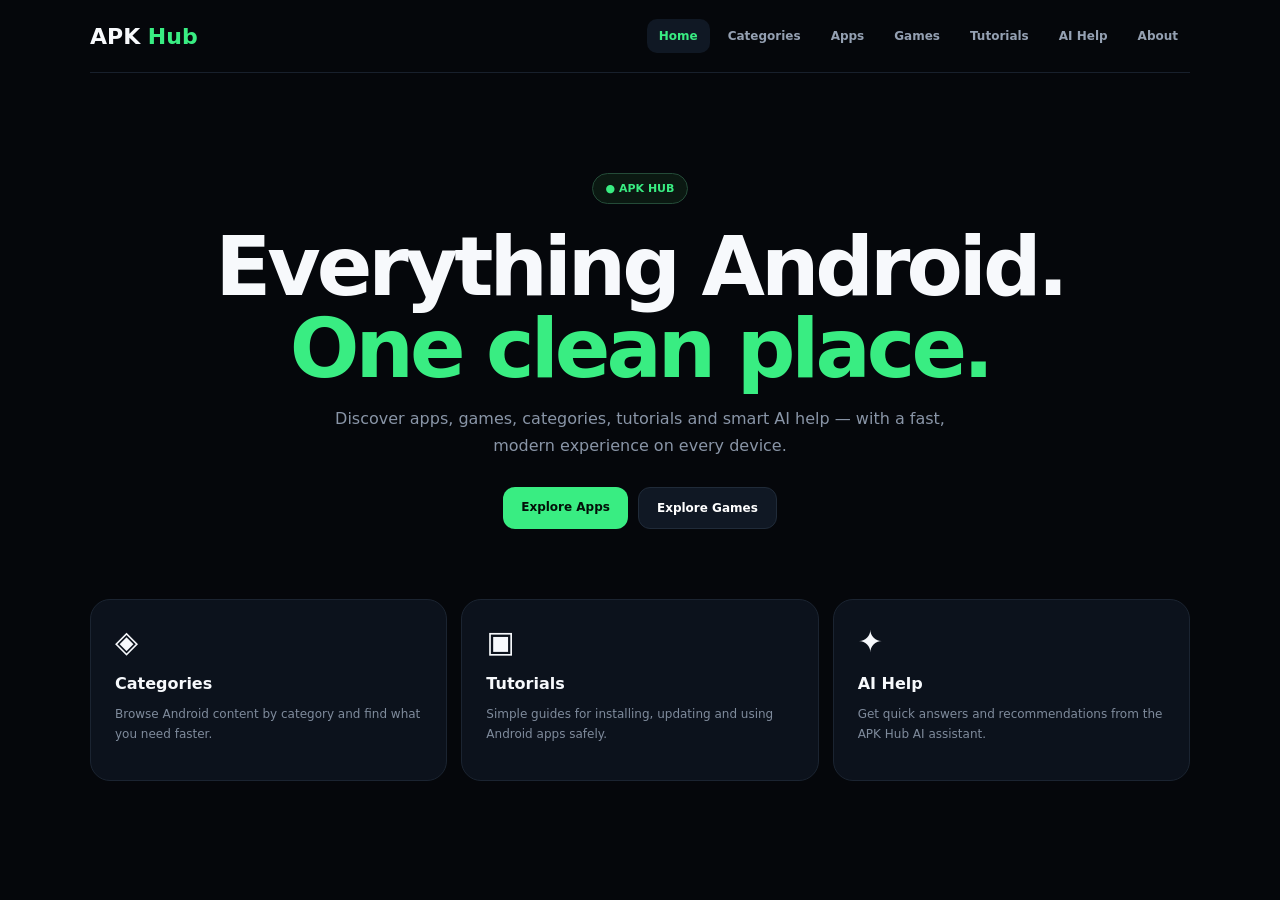
==== index.html @ 6187c46e "Create separate APK Hub home navigation" ====
<!doctype html><html lang="en"><head><meta charset="utf-8"><meta name="viewport" content="width=device-width,initial-scale=1"><title>APK Hub — Home</title><style>body{margin:0;background:#05070b;color:#f7f9fc;font-family:Inter,system-ui,sans-serif}a{color:inherit;text-decoration:none}.wrap{max-width:1100px;margin:auto;padding:0 20px}.nav{height:72px;display:flex;align-items:center;justify-content:space-between;border-bottom:1px solid #18202c}.brand{font-weight:900;font-size:22px}.brand span{color:#39ed82}.links{display:flex;gap:6px;flex-wrap:wrap}.links a{padding:10px 12px;border-radius:10px;color:#94a0b2;font-size:12px;font-weight:800}.links a:hover,.links a.active{background:#101824;color:#39ed82}.hero{text-align:center;padding:100px 0 70px}.badge{display:inline-block;padding:8px 13px;border:1px solid #244b38;border-radius:99px;color:#39ed82;background:#0b1912;font-size:11px;font-weight:900}.hero h1{font-size:clamp(46px,8vw,82px);line-height:1;letter-spacing:-4px;margin:22px 0 15px}.grad{color:#39ed82}.hero p{max-width:650px;margin:auto;color:#8995a7;line-height:1.7}.buttons{margin-top:28px;display:flex;justify-content:center;gap:10px;flex-wrap:wrap}.btn{padding:13px 18px;border-radius:12px;background:#39ed82;color:#031008;font-weight:900;font-size:12px}.btn.alt{background:#101824;color:#fff;border:1px solid #202b39}.grid{display:grid;grid-template-columns:repeat(3,1fr);gap:14px;padding-bottom:80px}.card{padding:24px;border:1px solid #1b2431;border-radius:20px;background:#0c121c}.card b{font-size:16px}.card p{color:#7f8b9c;font-size:12px;line-height:1.6}.ico{font-size:30px;margin-bottom:15px}@media(max-width:700px){.links{display:none}.grid{grid-template-columns:1fr}.hero{text-align:left;padding:65px 0}.buttons{justify-content:flex-start}}</style></head><body><div class="wrap"><nav class="nav"><a class="brand" href="index.html">APK <span>Hub</span></a><div class="links"><a class="active" href="index.html">Home</a><a href="categories.html">Categories</a><a href="apps.html">Apps</a><a href="games.html">Games</a><a href="tutorials.html">Tutorials</a><a href="ai-help.html">AI Help</a><a href="about.html">About</a></div></nav><main class="hero"><span class="badge">● APK HUB</span><h1>Everything Android.<br><span class="grad">One clean place.</span></h1><p>Discover apps, games, categories, tutorials and smart AI help — with a fast, modern experience on every device.</p><div class="buttons"><a class="btn" href="apps.html">Explore Apps</a><a class="btn alt" href="games.html">Explore Games</a></div></main><section class="grid"><a class="card" href="categories.html"><div class="ico">◈</div><b>Categories</b><p>Browse Android content by category and find what you need faster.</p></a><a class="card" href="tutorials.html"><div class="ico">▣</div><b>Tutorials</b><p>Simple guides for installing, updating and using Android apps safely.</p></a><a class="card" href="ai-help.html"><div class="ico">✦</div><b>AI Help</b><p>Get quick answers and recommendations from the APK Hub AI assistant.</p></a></section></div></body></html>
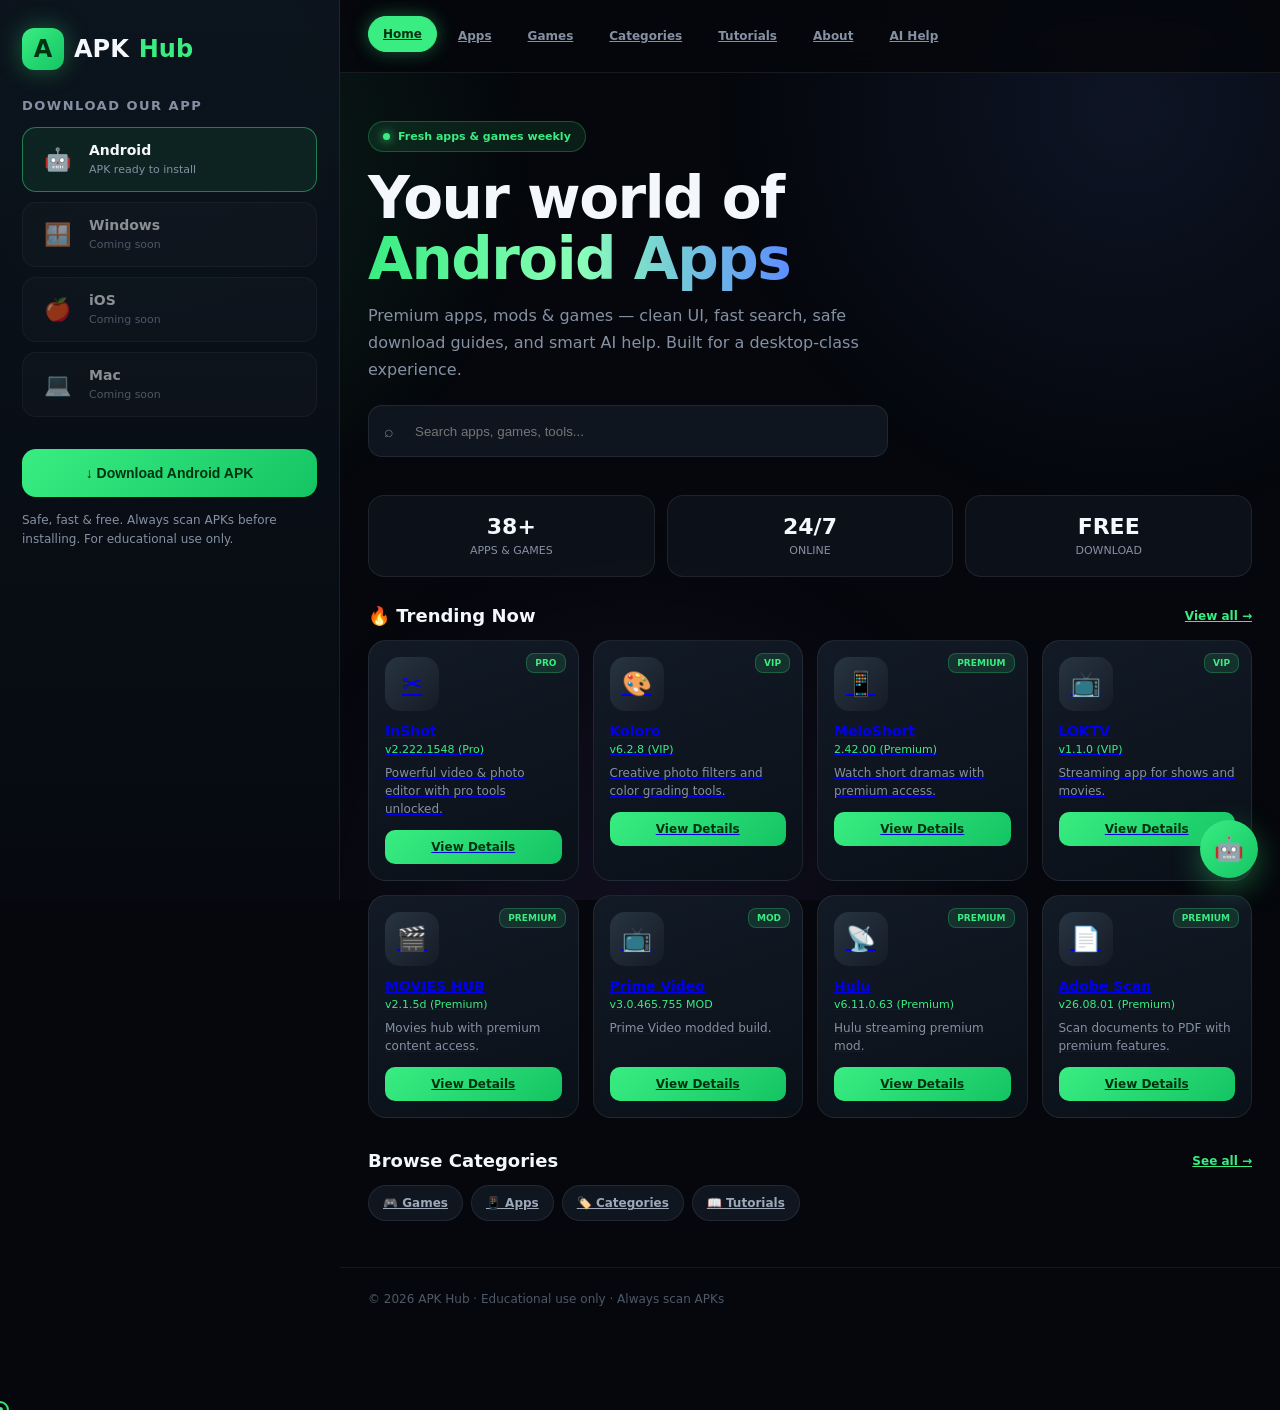
==== commit 1a11fae0: "Premium home page with split layout" ====
--- a/index.html
+++ b/index.html
@@ -1 +1,55 @@
-<!doctype html><html lang="en"><head><meta charset="utf-8"><meta name="viewport" content="width=device-width,initial-scale=1"><title>APK Hub — Home</title><style>body{margin:0;background:#05070b;color:#f7f9fc;font-family:Inter,system-ui,sans-serif}a{color:inherit;text-decoration:none}.wrap{max-width:1100px;margin:auto;padding:0 20px}.nav{height:72px;display:flex;align-items:center;justify-content:space-between;border-bottom:1px solid #18202c}.brand{font-weight:900;font-size:22px}.brand span{color:#39ed82}.links{display:flex;gap:6px;flex-wrap:wrap}.links a{padding:10px 12px;border-radius:10px;color:#94a0b2;font-size:12px;font-weight:800}.links a:hover,.links a.active{background:#101824;color:#39ed82}.hero{text-align:center;padding:100px 0 70px}.badge{display:inline-block;padding:8px 13px;border:1px solid #244b38;border-radius:99px;color:#39ed82;background:#0b1912;font-size:11px;font-weight:900}.hero h1{font-size:clamp(46px,8vw,82px);line-height:1;letter-spacing:-4px;margin:22px 0 15px}.grad{color:#39ed82}.hero p{max-width:650px;margin:auto;color:#8995a7;line-height:1.7}.buttons{margin-top:28px;display:flex;justify-content:center;gap:10px;flex-wrap:wrap}.btn{padding:13px 18px;border-radius:12px;background:#39ed82;color:#031008;font-weight:900;font-size:12px}.btn.alt{background:#101824;color:#fff;border:1px solid #202b39}.grid{display:grid;grid-template-columns:repeat(3,1fr);gap:14px;padding-bottom:80px}.card{padding:24px;border:1px solid #1b2431;border-radius:20px;background:#0c121c}.card b{font-size:16px}.card p{color:#7f8b9c;font-size:12px;line-height:1.6}.ico{font-size:30px;margin-bottom:15px}@media(max-width:700px){.links{display:none}.grid{grid-template-columns:1fr}.hero{text-align:left;padding:65px 0}.buttons{justify-content:flex-start}}</style></head><body><div class="wrap"><nav class="nav"><a class="brand" href="index.html">APK <span>Hub</span></a><div class="links"><a class="active" href="index.html">Home</a><a href="categories.html">Categories</a><a href="apps.html">Apps</a><a href="games.html">Games</a><a href="tutorials.html">Tutorials</a><a href="ai-help.html">AI Help</a><a href="about.html">About</a></div></nav><main class="hero"><span class="badge">● APK HUB</span><h1>Everything Android.<br><span class="grad">One clean place.</span></h1><p>Discover apps, games, categories, tutorials and smart AI help — with a fast, modern experience on every device.</p><div class="buttons"><a class="btn" href="apps.html">Explore Apps</a><a class="btn alt" href="games.html">Explore Games</a></div></main><section class="grid"><a class="card" href="categories.html"><div class="ico">◈</div><b>Categories</b><p>Browse Android content by category and find what you need faster.</p></a><a class="card" href="tutorials.html"><div class="ico">▣</div><b>Tutorials</b><p>Simple guides for installing, updating and using Android apps safely.</p></a><a class="card" href="ai-help.html"><div class="ico">✦</div><b>AI Help</b><p>Get quick answers and recommendations from the APK Hub AI assistant.</p></a></section></div></body></html>+<!DOCTYPE html>
+<html lang="en">
+<head>
+<meta charset="UTF-8">
+<meta name="viewport" content="width=device-width, initial-scale=1.0">
+<title>APK Hub — Home</title>
+<link rel="stylesheet" href="styles.css">
+</head>
+<body>
+<div class="layout">
+  <div id="sideMount"></div>
+  <div class="main">
+    <div id="navMount"></div>
+    <div class="content">
+      <div class="hero">
+        <div class="badge"><span style="width:7px;height:7px;border-radius:50%;background:#39ed82;display:inline-block;box-shadow:0 0 10px #39ed82"></span> Fresh apps & games weekly</div>
+        <h1>Your world of<br><span class="grad">Android Apps</span></h1>
+        <p>Premium apps, mods & games — clean UI, fast search, safe download guides, and smart AI help. Built for a desktop-class experience.</p>
+        <div class="search"><span class="ic">⌕</span><input id="homeSearch" placeholder="Search apps, games, tools..." oninput="onSearch(this.value)"></div>
+      </div>
+      <div class="stats">
+        <div class="stat"><b id="count">0</b><span>APPS & GAMES</span></div>
+        <div class="stat"><b>24/7</b><span>ONLINE</span></div>
+        <div class="stat"><b>FREE</b><span>DOWNLOAD</span></div>
+      </div>
+      <div class="sec-head"><h3>🔥 Trending Now</h3><a href="apps.html">View all →</a></div>
+      <div class="grid" id="trend"></div>
+      <div class="sec-head" style="margin-top:32px"><h3>Browse Categories</h3><a href="categories.html">See all →</a></div>
+      <div class="chips">
+        <a class="chip" href="games.html">🎮 Games</a>
+        <a class="chip" href="apps.html">📱 Apps</a>
+        <a class="chip" href="categories.html">🏷️ Categories</a>
+        <a class="chip" href="tutorials.html">📖 Tutorials</a>
+      </div>
+    </div>
+    <div class="footer">© 2026 APK Hub · Educational use only · Always scan APKs</div>
+  </div>
+</div>
+<div id="chatMount"></div>
+<script src="data.js"></script>
+<script>
+document.getElementById('sideMount').innerHTML = sideHTML();
+document.getElementById('navMount').innerHTML = navHTML('Home');
+document.getElementById('chatMount').innerHTML = chatHTML();
+document.getElementById('count').textContent = APPS.length + '+';
+document.getElementById('trend').innerHTML = APPS.slice(0,8).map((a,i)=>cardHTML(a,i)).join('');
+function onSearch(v){
+  if(!v.trim()){document.getElementById('trend').innerHTML=APPS.slice(0,8).map((a,i)=>cardHTML(a,i)).join('');return;}
+  const q=v.toLowerCase();
+  const list=APPS.filter(a=>a.name.toLowerCase().includes(q)||a.desc.toLowerCase().includes(q)||a.cat.includes(q));
+  document.getElementById('trend').innerHTML=list.length?list.map((a,i)=>cardHTML(a,i)).join(''):'<p class="muted">Nothing found</p>';
+}
+</script>
+</body>
+</html>
--- a/styles.css
+++ b/styles.css
@@ -0,0 +1,208 @@
+:root{
+  --bg:#05070c;
+  --panel:#0b111a;
+  --card:#101820;
+  --border:rgba(255,255,255,.08);
+  --text:#f4f7fb;
+  --muted:#8591a3;
+  --green:#39ed82;
+  --green2:#14c463;
+  --blue:#5d8dff;
+  --glow:rgba(57,237,130,.35);
+}
+*{margin:0;padding:0;box-sizing:border-box;}
+html{scroll-behavior:smooth;}
+body{
+  font-family:Inter,system-ui,-apple-system,Segoe UI,Roboto,sans-serif;
+  background:var(--bg);color:var(--text);
+  min-height:100vh;overflow-x:hidden;
+  cursor:none;
+}
+body::before{
+  content:"";position:fixed;inset:0;pointer-events:none;z-index:0;
+  background:
+    radial-gradient(circle at 12% 18%,rgba(57,237,130,.12),transparent 28%),
+    radial-gradient(circle at 88% 12%,rgba(93,141,255,.1),transparent 30%),
+    radial-gradient(circle at 50% 100%,rgba(166,108,255,.08),transparent 35%);
+}
+a,button{cursor:none;}
+
+/* Custom cursor */
+.cursor{
+  position:fixed;width:18px;height:18px;border-radius:50%;
+  border:2px solid var(--green);pointer-events:none;z-index:99999;
+  transform:translate(-50%,-50%);transition:width .2s,height .2s,background .2s,border-color .2s;
+  mix-blend-mode:difference;
+}
+.cursor.hover{
+  width:42px;height:42px;background:rgba(57,237,130,.15);border-color:#8affb8;
+}
+.cursor-dot{
+  position:fixed;width:6px;height:6px;border-radius:50%;background:var(--green);
+  pointer-events:none;z-index:99999;transform:translate(-50%,-50%);
+}
+
+.layout{position:relative;z-index:1;display:grid;grid-template-columns:340px 1fr;min-height:100vh;}
+@media(max-width:980px){.layout{grid-template-columns:1fr;}}
+
+/* Left download panel */
+.side{
+  border-right:1px solid var(--border);
+  background:linear-gradient(180deg,rgba(12,20,30,.95),rgba(6,10,16,.98));
+  padding:28px 22px;position:sticky;top:0;height:100vh;overflow-y:auto;
+}
+@media(max-width:980px){.side{position:relative;height:auto;border-right:none;border-bottom:1px solid var(--border);}}
+.logo{display:flex;align-items:center;gap:10px;font-size:24px;font-weight:900;margin-bottom:28px;}
+.logo i{
+  width:42px;height:42px;border-radius:12px;display:grid;place-items:center;
+  background:linear-gradient(135deg,var(--green),var(--green2));color:#031;font-style:normal;font-weight:900;
+  box-shadow:0 0 24px var(--glow);animation:pulseGlow 2.4s ease-in-out infinite;
+}
+@keyframes pulseGlow{50%{box-shadow:0 0 36px rgba(57,237,130,.55);transform:scale(1.04)}}
+.logo span{color:var(--green);}
+.side h2{font-size:13px;letter-spacing:1.5px;text-transform:uppercase;color:var(--muted);margin-bottom:14px;}
+.platform{
+  display:flex;align-items:center;gap:12px;padding:14px;border-radius:14px;
+  border:1px solid var(--border);background:rgba(255,255,255,.03);margin-bottom:10px;
+  transition:transform .25s,border-color .25s,background .25s;
+}
+.platform:hover{transform:translateX(6px);border-color:rgba(57,237,130,.35);background:rgba(57,237,130,.06);}
+.platform .pi{font-size:22px;width:40px;text-align:center;}
+.platform b{display:block;font-size:14px;}
+.platform small{color:var(--muted);font-size:11px;}
+.platform.active{border-color:rgba(57,237,130,.45);background:rgba(57,237,130,.08);}
+.platform.soon{opacity:.55;}
+.dl-main{
+  margin-top:22px;width:100%;padding:16px;border:none;border-radius:14px;
+  background:linear-gradient(135deg,var(--green),var(--green2));color:#031;
+  font-weight:900;font-size:14px;position:relative;overflow:hidden;
+}
+.dl-main::after{
+  content:"";position:absolute;inset:0;background:linear-gradient(90deg,transparent,rgba(255,255,255,.35),transparent);
+  transform:translateX(-120%);animation:shine 2.8s infinite;
+}
+@keyframes shine{60%{transform:translateX(120%)}100%{transform:translateX(120%)}}
+.dl-main:hover{filter:brightness(1.08);}
+.side-note{margin-top:14px;color:var(--muted);font-size:12px;line-height:1.6;}
+
+/* Main */
+.main{padding:0 0 80px;}
+.topnav{
+  display:flex;align-items:center;justify-content:space-between;gap:16px;
+  padding:18px 28px;border-bottom:1px solid var(--border);backdrop-filter:blur(12px);
+  position:sticky;top:0;z-index:20;background:rgba(5,7,12,.82);
+}
+.nav-links{display:flex;flex-wrap:wrap;gap:6px;}
+.nav-links a{
+  padding:10px 14px;border-radius:999px;color:var(--muted);font-size:12px;font-weight:800;
+  border:1px solid transparent;transition:all .25s;
+}
+.nav-links a:hover,.nav-links a.active{
+  color:#031;background:var(--green);border-color:var(--green);
+  box-shadow:0 0 18px var(--glow);transform:translateY(-2px);
+}
+.content{padding:28px;}
+
+.hero{padding:20px 0 10px;}
+.badge{
+  display:inline-flex;align-items:center;gap:8px;padding:8px 14px;border-radius:999px;
+  background:rgba(57,237,130,.1);border:1px solid rgba(57,237,130,.25);color:var(--green);
+  font-size:11px;font-weight:800;margin-bottom:16px;
+}
+.hero h1{font-size:clamp(36px,5vw,58px);line-height:1.05;letter-spacing:-1.5px;margin-bottom:12px;}
+.grad{background:linear-gradient(90deg,var(--green),#8affb8,var(--blue));-webkit-background-clip:text;background-clip:text;color:transparent;}
+.hero p{color:var(--muted);max-width:560px;line-height:1.7;margin-bottom:22px;}
+
+.search{position:relative;max-width:520px;margin-bottom:28px;}
+.search input{
+  width:100%;height:52px;padding:0 18px 0 46px;border-radius:14px;
+  border:1px solid var(--border);background:rgba(16,24,34,.9);color:#fff;outline:none;
+}
+.search input:focus{border-color:rgba(57,237,130,.4);box-shadow:0 0 0 3px rgba(57,237,130,.12);}
+.search .ic{position:absolute;left:16px;top:50%;transform:translateY(-50%);color:#6c7889;}
+
+.stats{display:grid;grid-template-columns:repeat(3,minmax(0,1fr));gap:12px;margin-bottom:28px;}
+.stat{padding:18px;border-radius:16px;border:1px solid var(--border);background:rgba(16,22,32,.7);text-align:center;}
+.stat b{display:block;font-size:22px;}
+.stat span{color:var(--muted);font-size:11px;}
+
+.sec-head{display:flex;justify-content:space-between;align-items:center;margin:10px 0 14px;}
+.sec-head h3{font-size:18px;}
+.sec-head a{color:var(--green);font-size:12px;font-weight:800;}
+
+.grid{display:grid;grid-template-columns:repeat(auto-fill,minmax(180px,1fr));gap:14px;}
+.card{
+  position:relative;padding:16px;border-radius:18px;border:1px solid var(--border);
+  background:linear-gradient(160deg,#121a26,#0a1018);
+  transition:transform .3s cubic-bezier(.2,.8,.2,1),border-color .3s,box-shadow .3s;
+  animation:fadeUp .5s ease both;
+}
+.card:hover{
+  transform:translateY(-8px) scale(1.02);
+  border-color:rgba(57,237,130,.35);
+  box-shadow:0 18px 40px rgba(0,0,0,.35),0 0 24px rgba(57,237,130,.12);
+}
+@keyframes fadeUp{from{opacity:0;transform:translateY(18px)}to{opacity:1;transform:none}}
+.c-icon{
+  width:54px;height:54px;border-radius:15px;display:grid;place-items:center;font-size:24px;
+  background:linear-gradient(135deg,#283442,#151c26);margin-bottom:12px;
+  transition:transform .35s;
+}
+.card:hover .c-icon{transform:rotate(-6deg) scale(1.08);}
+.c-name{font-size:14px;font-weight:800;}
+.c-ver{color:var(--green);font-size:11px;margin:4px 0 8px;}
+.c-desc{color:var(--muted);font-size:12px;line-height:1.5;min-height:36px;margin-bottom:12px;}
+.c-badge{position:absolute;top:12px;right:12px;padding:4px 8px;border-radius:8px;background:rgba(57,237,130,.12);border:1px solid rgba(57,237,130,.25);color:var(--green);font-size:9px;font-weight:900;}
+.c-btn{
+  display:block;text-align:center;width:100%;padding:10px;border-radius:10px;border:none;
+  background:linear-gradient(135deg,var(--green),var(--green2));color:#031;font-weight:900;font-size:12px;
+}
+
+.chips{display:flex;flex-wrap:wrap;gap:8px;margin-bottom:18px;}
+.chip{
+  padding:10px 14px;border-radius:999px;border:1px solid var(--border);background:#101620;
+  color:#9da8b8;font-size:12px;font-weight:800;transition:all .2s;
+}
+.chip:hover,.chip.active{background:var(--green);color:#031;border-color:var(--green);}
+
+.tut,.legal{
+  background:var(--card);border:1px solid var(--border);border-radius:18px;padding:20px;margin-bottom:14px;
+}
+.tut h3,.legal h3{color:var(--green);margin-bottom:10px;font-size:16px;}
+.tut ol{padding-left:18px;color:var(--muted);line-height:1.8;font-size:14px;}
+.legal p{color:var(--muted);line-height:1.7;font-size:14px;}
+.contact a{
+  display:flex;align-items:center;gap:10px;padding:12px 14px;border-radius:12px;
+  background:rgba(255,255,255,.04);border:1px solid var(--border);margin-top:8px;font-weight:700;font-size:13px;
+  transition:background .2s,transform .2s;
+}
+.contact a:hover{background:rgba(57,237,130,.12);transform:translateX(4px);}
+
+/* Detail page */
+.detail{display:grid;grid-template-columns:120px 1fr;gap:20px;align-items:start;}
+.detail .big-icon{width:120px;height:120px;border-radius:28px;display:grid;place-items:center;font-size:48px;background:linear-gradient(135deg,#283442,#151c26);}
+.stars span{color:#ffc857;font-size:20px;margin-right:2px;opacity:.35;cursor:pointer;}
+.stars span.on{opacity:1;}
+
+/* Chat */
+.chat-btn{
+  position:fixed;right:22px;bottom:22px;z-index:50;width:58px;height:58px;border-radius:50%;
+  border:none;background:linear-gradient(135deg,var(--green),var(--green2));color:#031;font-size:24px;
+  box-shadow:0 10px 30px var(--glow);
+}
+.chat-panel{
+  position:fixed;right:22px;bottom:92px;z-index:50;width:340px;max-width:calc(100vw - 32px);
+  height:440px;background:#0f141f;border:1px solid var(--border);border-radius:20px;
+  display:none;flex-direction:column;overflow:hidden;box-shadow:0 20px 50px rgba(0,0,0,.45);
+}
+.chat-panel.open{display:flex;}
+.chat-h{padding:14px 16px;background:rgba(57,237,130,.1);border-bottom:1px solid var(--border);font-weight:800;display:flex;justify-content:space-between;}
+.chat-m{flex:1;overflow-y:auto;padding:14px;display:flex;flex-direction:column;gap:10px;}
+.msg{max-width:85%;padding:10px 13px;border-radius:14px;font-size:13px;line-height:1.45;}
+.msg.bot{background:rgba(255,255,255,.07);align-self:flex-start;}
+.msg.user{background:linear-gradient(135deg,var(--green),var(--green2));color:#031;align-self:flex-end;}
+.chat-i{display:flex;gap:8px;padding:12px;border-top:1px solid var(--border);}
+.chat-i input{flex:1;height:42px;border-radius:12px;border:1px solid var(--border);background:rgba(255,255,255,.05);color:#fff;padding:0 12px;outline:none;}
+.chat-i button{width:42px;height:42px;border-radius:12px;border:none;background:var(--green);color:#031;font-weight:900;}
+
+.footer{padding:24px 28px;color:#4e5967;font-size:12px;border-top:1px solid var(--border);}
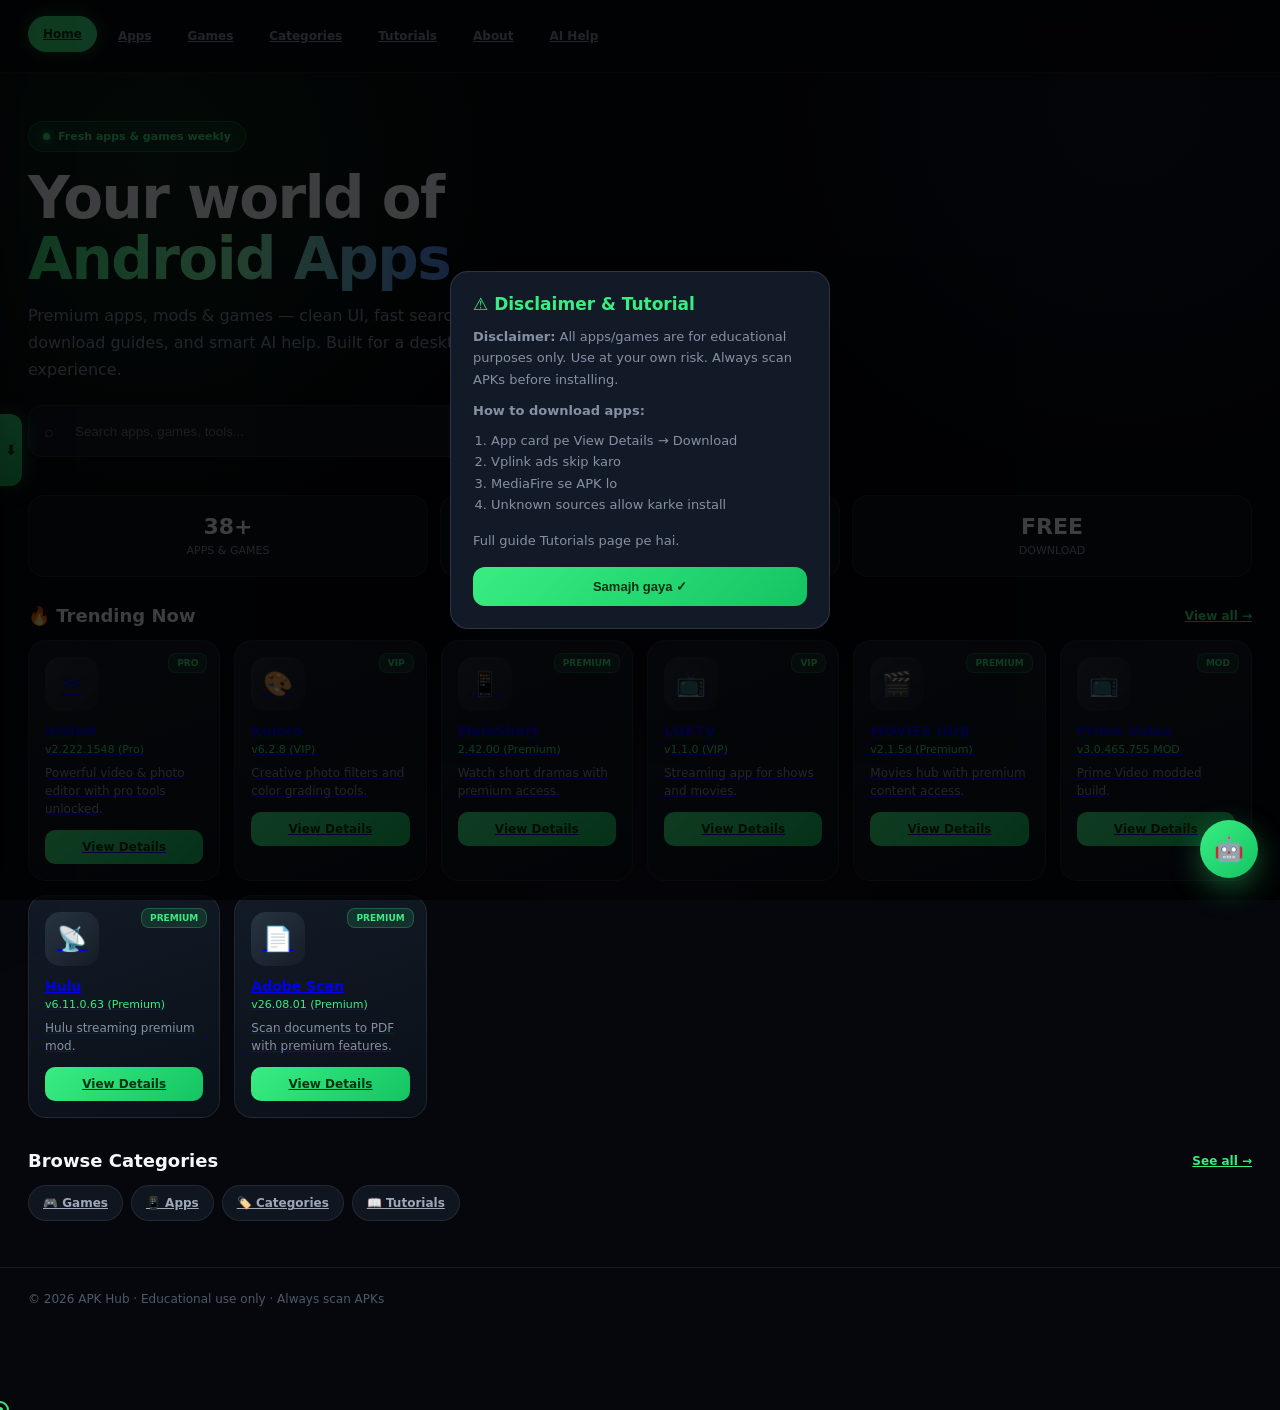
==== commit 0883b880: "Force closed drawer CSS on home page" ====
--- a/index.html
+++ b/index.html
@@ -4,10 +4,18 @@
 <meta charset="UTF-8">
 <meta name="viewport" content="width=device-width, initial-scale=1.0">
 <title>APK Hub — Home</title>
-<link rel="stylesheet" href="styles.css">
+<link rel="stylesheet" href="styles.css?v=3">
+<link rel="stylesheet" href="force-drawer.css?v=3">
+<style>
+/* hard lock: drawer closed until .open */
+.side{position:fixed!important;left:0;top:0;bottom:0;width:min(320px,88vw);height:100vh;z-index:56;
+transform:translateX(-110%)!important;transition:transform .5s cubic-bezier(.2,.9,.2,1)!important;}
+.side.open{transform:translateX(0)!important;}
+.layout{display:block!important;}
+</style>
 </head>
 <body>
-<div class="layout">
+<div class="layout full">
   <div id="sideMount"></div>
   <div class="main">
     <div id="navMount"></div>
@@ -37,13 +45,14 @@
   </div>
 </div>
 <div id="chatMount"></div>
-<script src="data.js"></script>
+<script src="data.js?v=3"></script>
 <script>
 document.getElementById('sideMount').innerHTML = sideHTML();
 document.getElementById('navMount').innerHTML = navHTML('Home');
 document.getElementById('chatMount').innerHTML = chatHTML();
 document.getElementById('count').textContent = APPS.length + '+';
 document.getElementById('trend').innerHTML = APPS.slice(0,8).map((a,i)=>cardHTML(a,i)).join('');
+closeSide();
 function onSearch(v){
   if(!v.trim()){document.getElementById('trend').innerHTML=APPS.slice(0,8).map((a,i)=>cardHTML(a,i)).join('');return;}
   const q=v.toLowerCase();
--- a/styles.css
+++ b/styles.css
@@ -1,200 +1,121 @@
 :root{
-  --bg:#05070c;
-  --panel:#0b111a;
-  --card:#101820;
-  --border:rgba(255,255,255,.08);
-  --text:#f4f7fb;
-  --muted:#8591a3;
-  --green:#39ed82;
-  --green2:#14c463;
-  --blue:#5d8dff;
-  --glow:rgba(57,237,130,.35);
+  --bg:#05070c;--panel:#0b111a;--card:#101820;--border:rgba(255,255,255,.08);
+  --text:#f4f7fb;--muted:#8591a3;--green:#39ed82;--green2:#14c463;--blue:#5d8dff;--glow:rgba(57,237,130,.35);
 }
 *{margin:0;padding:0;box-sizing:border-box;}
 html{scroll-behavior:smooth;}
-body{
-  font-family:Inter,system-ui,-apple-system,Segoe UI,Roboto,sans-serif;
-  background:var(--bg);color:var(--text);
-  min-height:100vh;overflow-x:hidden;
-  cursor:none;
+body{font-family:Inter,system-ui,-apple-system,Segoe UI,Roboto,sans-serif;background:var(--bg);color:var(--text);min-height:100vh;overflow-x:hidden;}
+@media(pointer:fine){body:not(.touch){cursor:none;}body:not(.touch) a,body:not(.touch) button,body:not(.touch) .chip,body:not(.touch) .card{cursor:none;}}
+body::before{content:"";position:fixed;inset:0;pointer-events:none;z-index:0;background:radial-gradient(circle at 12% 18%,rgba(57,237,130,.12),transparent 28%),radial-gradient(circle at 88% 12%,rgba(93,141,255,.1),transparent 30%),radial-gradient(circle at 50% 100%,rgba(166,108,255,.08),transparent 35%);}
+.cursor{position:fixed;width:18px;height:18px;border-radius:50%;border:2px solid var(--green);pointer-events:none;z-index:99999;transform:translate(-50%,-50%);transition:width .2s,height .2s,background .2s;mix-blend-mode:difference;}
+.cursor.hover{width:42px;height:42px;background:rgba(57,237,130,.15);}
+.cursor-dot{position:fixed;width:6px;height:6px;border-radius:50%;background:var(--green);pointer-events:none;z-index:99999;transform:translate(-50%,-50%);}
+
+/* Full width main - drawer is overlay */
+.layout{position:relative;z-index:1;display:block;min-height:100vh;}
+.layout.full{grid-template-columns:1fr;}
+
+/* Edge hint (desktop) */
+.edge-hint{
+  position:fixed;left:0;top:50%;transform:translateY(-50%);
+  z-index:40;width:22px;height:72px;border-radius:0 12px 12px 0;
+  background:linear-gradient(135deg,var(--green),var(--green2));color:#031;
+  display:grid;place-items:center;font-size:14px;font-weight:900;
+  box-shadow:0 0 20px var(--glow);animation:edgePulse 1.8s ease-in-out infinite;
 }
-body::before{
-  content:"";position:fixed;inset:0;pointer-events:none;z-index:0;
-  background:
-    radial-gradient(circle at 12% 18%,rgba(57,237,130,.12),transparent 28%),
-    radial-gradient(circle at 88% 12%,rgba(93,141,255,.1),transparent 30%),
-    radial-gradient(circle at 50% 100%,rgba(166,108,255,.08),transparent 35%);
+@keyframes edgePulse{50%{box-shadow:0 0 32px rgba(57,237,130,.6);width:26px}}
+
+.side-toggle{
+  display:none;position:fixed;left:16px;bottom:22px;z-index:60;
+  padding:14px 18px;border-radius:999px;border:none;
+  background:linear-gradient(135deg,var(--green),var(--green2));color:#031;
+  font-weight:900;font-size:13px;box-shadow:0 10px 28px var(--glow);
+  animation:bob 2s ease-in-out infinite;
 }
-a,button{cursor:none;}
+@keyframes bob{50%{transform:translateY(-6px)}}
+.side-backdrop{position:fixed;inset:0;z-index:55;background:rgba(0,0,0,.55);backdrop-filter:blur(4px);opacity:0;visibility:hidden;transition:opacity .35s ease,visibility .35s;}
+.side-backdrop.show{opacity:1;visibility:visible;}
 
-/* Custom cursor */
-.cursor{
-  position:fixed;width:18px;height:18px;border-radius:50%;
-  border:2px solid var(--green);pointer-events:none;z-index:99999;
-  transform:translate(-50%,-50%);transition:width .2s,height .2s,background .2s,border-color .2s;
-  mix-blend-mode:difference;
+.side{
+  position:fixed;left:0;top:0;bottom:0;width:min(320px,88vw);height:100vh;z-index:56;
+  border-right:1px solid var(--border);
+  background:linear-gradient(180deg,rgba(12,20,30,.98),rgba(6,10,16,.99));
+  padding:28px 22px;overflow-y:auto;
+  transform:translateX(-105%);
+  transition:transform .5s cubic-bezier(.2,.9,.2,1);
+  box-shadow:20px 0 60px rgba(0,0,0,.5);
 }
-.cursor.hover{
-  width:42px;height:42px;background:rgba(57,237,130,.15);border-color:#8affb8;
-}
-.cursor-dot{
-  position:fixed;width:6px;height:6px;border-radius:50%;background:var(--green);
-  pointer-events:none;z-index:99999;transform:translate(-50%,-50%);
-}
-
-.layout{position:relative;z-index:1;display:grid;grid-template-columns:340px 1fr;min-height:100vh;}
-@media(max-width:980px){.layout{grid-template-columns:1fr;}}
-
-/* Left download panel */
-.side{
-  border-right:1px solid var(--border);
-  background:linear-gradient(180deg,rgba(12,20,30,.95),rgba(6,10,16,.98));
-  padding:28px 22px;position:sticky;top:0;height:100vh;overflow-y:auto;
-}
-@media(max-width:980px){.side{position:relative;height:auto;border-right:none;border-bottom:1px solid var(--border);}}
+.side.open{transform:translateX(0);}
+body.side-open{overflow:hidden;}
+.side-top{display:flex;align-items:center;justify-content:space-between;gap:10px;}
+.side-close{display:grid;place-items:center;width:36px;height:36px;border-radius:10px;border:1px solid var(--border);background:rgba(255,255,255,.06);color:#fff;font-size:16px;}
 .logo{display:flex;align-items:center;gap:10px;font-size:24px;font-weight:900;margin-bottom:28px;}
-.logo i{
-  width:42px;height:42px;border-radius:12px;display:grid;place-items:center;
-  background:linear-gradient(135deg,var(--green),var(--green2));color:#031;font-style:normal;font-weight:900;
-  box-shadow:0 0 24px var(--glow);animation:pulseGlow 2.4s ease-in-out infinite;
-}
+.logo i{width:42px;height:42px;border-radius:12px;display:grid;place-items:center;background:linear-gradient(135deg,var(--green),var(--green2));color:#031;font-style:normal;font-weight:900;box-shadow:0 0 24px var(--glow);animation:pulseGlow 2.4s ease-in-out infinite;}
 @keyframes pulseGlow{50%{box-shadow:0 0 36px rgba(57,237,130,.55);transform:scale(1.04)}}
 .logo span{color:var(--green);}
 .side h2{font-size:13px;letter-spacing:1.5px;text-transform:uppercase;color:var(--muted);margin-bottom:14px;}
-.platform{
-  display:flex;align-items:center;gap:12px;padding:14px;border-radius:14px;
-  border:1px solid var(--border);background:rgba(255,255,255,.03);margin-bottom:10px;
-  transition:transform .25s,border-color .25s,background .25s;
-}
+.platform{display:flex;align-items:center;gap:12px;padding:14px;border-radius:14px;border:1px solid var(--border);background:rgba(255,255,255,.03);margin-bottom:10px;transition:transform .25s,border-color .25s,background .25s;}
 .platform:hover{transform:translateX(6px);border-color:rgba(57,237,130,.35);background:rgba(57,237,130,.06);}
 .platform .pi{font-size:22px;width:40px;text-align:center;}
 .platform b{display:block;font-size:14px;}
 .platform small{color:var(--muted);font-size:11px;}
 .platform.active{border-color:rgba(57,237,130,.45);background:rgba(57,237,130,.08);}
 .platform.soon{opacity:.55;}
-.dl-main{
-  margin-top:22px;width:100%;padding:16px;border:none;border-radius:14px;
-  background:linear-gradient(135deg,var(--green),var(--green2));color:#031;
-  font-weight:900;font-size:14px;position:relative;overflow:hidden;
-}
-.dl-main::after{
-  content:"";position:absolute;inset:0;background:linear-gradient(90deg,transparent,rgba(255,255,255,.35),transparent);
-  transform:translateX(-120%);animation:shine 2.8s infinite;
-}
+.dl-main{display:block;text-align:center;width:100%;margin-top:22px;padding:16px;border:none;border-radius:14px;background:linear-gradient(135deg,var(--green),var(--green2));color:#031;font-weight:900;font-size:14px;position:relative;overflow:hidden;}
+.dl-main::after{content:"";position:absolute;inset:0;background:linear-gradient(90deg,transparent,rgba(255,255,255,.35),transparent);transform:translateX(-120%);animation:shine 2.8s infinite;}
 @keyframes shine{60%{transform:translateX(120%)}100%{transform:translateX(120%)}}
 .dl-main:hover{filter:brightness(1.08);}
 .side-note{margin-top:14px;color:var(--muted);font-size:12px;line-height:1.6;}
 
-/* Main */
+@media(max-width:980px){
+  .edge-hint{display:none;}
+  .side-toggle{display:inline-flex;align-items:center;gap:6px;}
+}
+
 .main{padding:0 0 80px;}
-.topnav{
-  display:flex;align-items:center;justify-content:space-between;gap:16px;
-  padding:18px 28px;border-bottom:1px solid var(--border);backdrop-filter:blur(12px);
-  position:sticky;top:0;z-index:20;background:rgba(5,7,12,.82);
-}
+.topnav{display:flex;align-items:center;justify-content:space-between;gap:16px;padding:18px 28px;border-bottom:1px solid var(--border);backdrop-filter:blur(12px);position:sticky;top:0;z-index:20;background:rgba(5,7,12,.82);}
 .nav-links{display:flex;flex-wrap:wrap;gap:6px;}
-.nav-links a{
-  padding:10px 14px;border-radius:999px;color:var(--muted);font-size:12px;font-weight:800;
-  border:1px solid transparent;transition:all .25s;
-}
-.nav-links a:hover,.nav-links a.active{
-  color:#031;background:var(--green);border-color:var(--green);
-  box-shadow:0 0 18px var(--glow);transform:translateY(-2px);
-}
+.nav-links a{padding:10px 14px;border-radius:999px;color:var(--muted);font-size:12px;font-weight:800;border:1px solid transparent;transition:all .25s;}
+.nav-links a:hover,.nav-links a.active{color:#031;background:var(--green);border-color:var(--green);box-shadow:0 0 18px var(--glow);transform:translateY(-2px);}
 .content{padding:28px;}
-
 .hero{padding:20px 0 10px;}
-.badge{
-  display:inline-flex;align-items:center;gap:8px;padding:8px 14px;border-radius:999px;
-  background:rgba(57,237,130,.1);border:1px solid rgba(57,237,130,.25);color:var(--green);
-  font-size:11px;font-weight:800;margin-bottom:16px;
-}
+.badge{display:inline-flex;align-items:center;gap:8px;padding:8px 14px;border-radius:999px;background:rgba(57,237,130,.1);border:1px solid rgba(57,237,130,.25);color:var(--green);font-size:11px;font-weight:800;margin-bottom:16px;}
 .hero h1{font-size:clamp(36px,5vw,58px);line-height:1.05;letter-spacing:-1.5px;margin-bottom:12px;}
 .grad{background:linear-gradient(90deg,var(--green),#8affb8,var(--blue));-webkit-background-clip:text;background-clip:text;color:transparent;}
 .hero p{color:var(--muted);max-width:560px;line-height:1.7;margin-bottom:22px;}
-
 .search{position:relative;max-width:520px;margin-bottom:28px;}
-.search input{
-  width:100%;height:52px;padding:0 18px 0 46px;border-radius:14px;
-  border:1px solid var(--border);background:rgba(16,24,34,.9);color:#fff;outline:none;
-}
+.search input{width:100%;height:52px;padding:0 18px 0 46px;border-radius:14px;border:1px solid var(--border);background:rgba(16,24,34,.9);color:#fff;outline:none;}
 .search input:focus{border-color:rgba(57,237,130,.4);box-shadow:0 0 0 3px rgba(57,237,130,.12);}
 .search .ic{position:absolute;left:16px;top:50%;transform:translateY(-50%);color:#6c7889;}
-
 .stats{display:grid;grid-template-columns:repeat(3,minmax(0,1fr));gap:12px;margin-bottom:28px;}
 .stat{padding:18px;border-radius:16px;border:1px solid var(--border);background:rgba(16,22,32,.7);text-align:center;}
-.stat b{display:block;font-size:22px;}
-.stat span{color:var(--muted);font-size:11px;}
-
+.stat b{display:block;font-size:22px;}.stat span{color:var(--muted);font-size:11px;}
 .sec-head{display:flex;justify-content:space-between;align-items:center;margin:10px 0 14px;}
-.sec-head h3{font-size:18px;}
-.sec-head a{color:var(--green);font-size:12px;font-weight:800;}
-
+.sec-head h3{font-size:18px;}.sec-head a{color:var(--green);font-size:12px;font-weight:800;}
 .grid{display:grid;grid-template-columns:repeat(auto-fill,minmax(180px,1fr));gap:14px;}
-.card{
-  position:relative;padding:16px;border-radius:18px;border:1px solid var(--border);
-  background:linear-gradient(160deg,#121a26,#0a1018);
-  transition:transform .3s cubic-bezier(.2,.8,.2,1),border-color .3s,box-shadow .3s;
-  animation:fadeUp .5s ease both;
-}
-.card:hover{
-  transform:translateY(-8px) scale(1.02);
-  border-color:rgba(57,237,130,.35);
-  box-shadow:0 18px 40px rgba(0,0,0,.35),0 0 24px rgba(57,237,130,.12);
-}
+.card{position:relative;padding:16px;border-radius:18px;border:1px solid var(--border);background:linear-gradient(160deg,#121a26,#0a1018);transition:transform .3s cubic-bezier(.2,.8,.2,1),border-color .3s,box-shadow .3s;animation:fadeUp .5s ease both;}
+.card:hover{transform:translateY(-8px) scale(1.02);border-color:rgba(57,237,130,.35);box-shadow:0 18px 40px rgba(0,0,0,.35),0 0 24px rgba(57,237,130,.12);}
 @keyframes fadeUp{from{opacity:0;transform:translateY(18px)}to{opacity:1;transform:none}}
-.c-icon{
-  width:54px;height:54px;border-radius:15px;display:grid;place-items:center;font-size:24px;
-  background:linear-gradient(135deg,#283442,#151c26);margin-bottom:12px;
-  transition:transform .35s;
-}
+.c-icon{width:54px;height:54px;border-radius:15px;display:grid;place-items:center;font-size:24px;background:linear-gradient(135deg,#283442,#151c26);margin-bottom:12px;transition:transform .35s;}
 .card:hover .c-icon{transform:rotate(-6deg) scale(1.08);}
-.c-name{font-size:14px;font-weight:800;}
-.c-ver{color:var(--green);font-size:11px;margin:4px 0 8px;}
+.c-name{font-size:14px;font-weight:800;}.c-ver{color:var(--green);font-size:11px;margin:4px 0 8px;}
 .c-desc{color:var(--muted);font-size:12px;line-height:1.5;min-height:36px;margin-bottom:12px;}
 .c-badge{position:absolute;top:12px;right:12px;padding:4px 8px;border-radius:8px;background:rgba(57,237,130,.12);border:1px solid rgba(57,237,130,.25);color:var(--green);font-size:9px;font-weight:900;}
-.c-btn{
-  display:block;text-align:center;width:100%;padding:10px;border-radius:10px;border:none;
-  background:linear-gradient(135deg,var(--green),var(--green2));color:#031;font-weight:900;font-size:12px;
-}
-
+.c-btn{display:block;text-align:center;width:100%;padding:10px;border-radius:10px;border:none;background:linear-gradient(135deg,var(--green),var(--green2));color:#031;font-weight:900;font-size:12px;}
 .chips{display:flex;flex-wrap:wrap;gap:8px;margin-bottom:18px;}
-.chip{
-  padding:10px 14px;border-radius:999px;border:1px solid var(--border);background:#101620;
-  color:#9da8b8;font-size:12px;font-weight:800;transition:all .2s;
-}
+.chip{padding:10px 14px;border-radius:999px;border:1px solid var(--border);background:#101620;color:#9da8b8;font-size:12px;font-weight:800;transition:all .2s;}
 .chip:hover,.chip.active{background:var(--green);color:#031;border-color:var(--green);}
-
-.tut,.legal{
-  background:var(--card);border:1px solid var(--border);border-radius:18px;padding:20px;margin-bottom:14px;
-}
+.tut,.legal{background:var(--card);border:1px solid var(--border);border-radius:18px;padding:20px;margin-bottom:14px;}
 .tut h3,.legal h3{color:var(--green);margin-bottom:10px;font-size:16px;}
 .tut ol{padding-left:18px;color:var(--muted);line-height:1.8;font-size:14px;}
 .legal p{color:var(--muted);line-height:1.7;font-size:14px;}
-.contact a{
-  display:flex;align-items:center;gap:10px;padding:12px 14px;border-radius:12px;
-  background:rgba(255,255,255,.04);border:1px solid var(--border);margin-top:8px;font-weight:700;font-size:13px;
-  transition:background .2s,transform .2s;
-}
+.contact a{display:flex;align-items:center;gap:10px;padding:12px 14px;border-radius:12px;background:rgba(255,255,255,.04);border:1px solid var(--border);margin-top:8px;font-weight:700;font-size:13px;transition:background .2s,transform .2s;}
 .contact a:hover{background:rgba(57,237,130,.12);transform:translateX(4px);}
-
-/* Detail page */
 .detail{display:grid;grid-template-columns:120px 1fr;gap:20px;align-items:start;}
 .detail .big-icon{width:120px;height:120px;border-radius:28px;display:grid;place-items:center;font-size:48px;background:linear-gradient(135deg,#283442,#151c26);}
-.stars span{color:#ffc857;font-size:20px;margin-right:2px;opacity:.35;cursor:pointer;}
-.stars span.on{opacity:1;}
-
-/* Chat */
-.chat-btn{
-  position:fixed;right:22px;bottom:22px;z-index:50;width:58px;height:58px;border-radius:50%;
-  border:none;background:linear-gradient(135deg,var(--green),var(--green2));color:#031;font-size:24px;
-  box-shadow:0 10px 30px var(--glow);
-}
-.chat-panel{
-  position:fixed;right:22px;bottom:92px;z-index:50;width:340px;max-width:calc(100vw - 32px);
-  height:440px;background:#0f141f;border:1px solid var(--border);border-radius:20px;
-  display:none;flex-direction:column;overflow:hidden;box-shadow:0 20px 50px rgba(0,0,0,.45);
-}
+.stars span{color:#ffc857;font-size:20px;margin-right:2px;opacity:.35;}.stars span.on{opacity:1;}
+.chat-btn{position:fixed;right:22px;bottom:22px;z-index:50;width:58px;height:58px;border-radius:50%;border:none;background:linear-gradient(135deg,var(--green),var(--green2));color:#031;font-size:24px;box-shadow:0 10px 30px var(--glow);}
+.chat-panel{position:fixed;right:22px;bottom:92px;z-index:50;width:340px;max-width:calc(100vw - 32px);height:440px;background:#0f141f;border:1px solid var(--border);border-radius:20px;display:none;flex-direction:column;overflow:hidden;box-shadow:0 20px 50px rgba(0,0,0,.45);}
 .chat-panel.open{display:flex;}
 .chat-h{padding:14px 16px;background:rgba(57,237,130,.1);border-bottom:1px solid var(--border);font-weight:800;display:flex;justify-content:space-between;}
 .chat-m{flex:1;overflow-y:auto;padding:14px;display:flex;flex-direction:column;gap:10px;}
@@ -204,5 +125,23 @@
 .chat-i{display:flex;gap:8px;padding:12px;border-top:1px solid var(--border);}
 .chat-i input{flex:1;height:42px;border-radius:12px;border:1px solid var(--border);background:rgba(255,255,255,.05);color:#fff;padding:0 12px;outline:none;}
 .chat-i button{width:42px;height:42px;border-radius:12px;border:none;background:var(--green);color:#031;font-weight:900;}
+.footer{padding:24px 28px;color:#4e5967;font-size:12px;border-top:1px solid var(--border);}
 
-.footer{padding:24px 28px;color:#4e5967;font-size:12px;border-top:1px solid var(--border);}
+/* Popups */
+.popup-overlay{position:fixed;inset:0;z-index:10000;background:rgba(0,0,0,.75);display:none;align-items:center;justify-content:center;padding:20px;}
+.popup-overlay.show{display:flex;}
+.popup-box{background:#121a27;border:1px solid rgba(255,255,255,.12);border-radius:18px;padding:22px;max-width:380px;width:100%;max-height:80vh;overflow-y:auto;animation:popIn .35s cubic-bezier(.2,.9,.2,1);}
+@keyframes popIn{from{opacity:0;transform:scale(.9) translateY(12px)}to{opacity:1;transform:none}}
+.popup-box h3{font-size:17px;margin-bottom:12px;color:var(--green);}
+.popup-box p,.popup-box li{color:var(--muted);font-size:13px;line-height:1.65;}
+.popup-box ol{padding-left:18px;margin:8px 0 14px;}
+.popup-btns{display:flex;gap:10px;margin-top:16px;}
+.popup-btns button{flex:1;padding:12px;border-radius:12px;font-weight:800;font-size:13px;border:none;}
+.btn-ok{background:linear-gradient(135deg,var(--green),var(--green2));color:#031;}
+.btn-cancel{background:rgba(255,255,255,.08);color:#fff;border:1px solid var(--border)!important;}
+
+@media(max-width:600px){
+  .content{padding:18px;}
+  .detail{grid-template-columns:1fr;}
+  .chat-btn{bottom:86px;}
+}
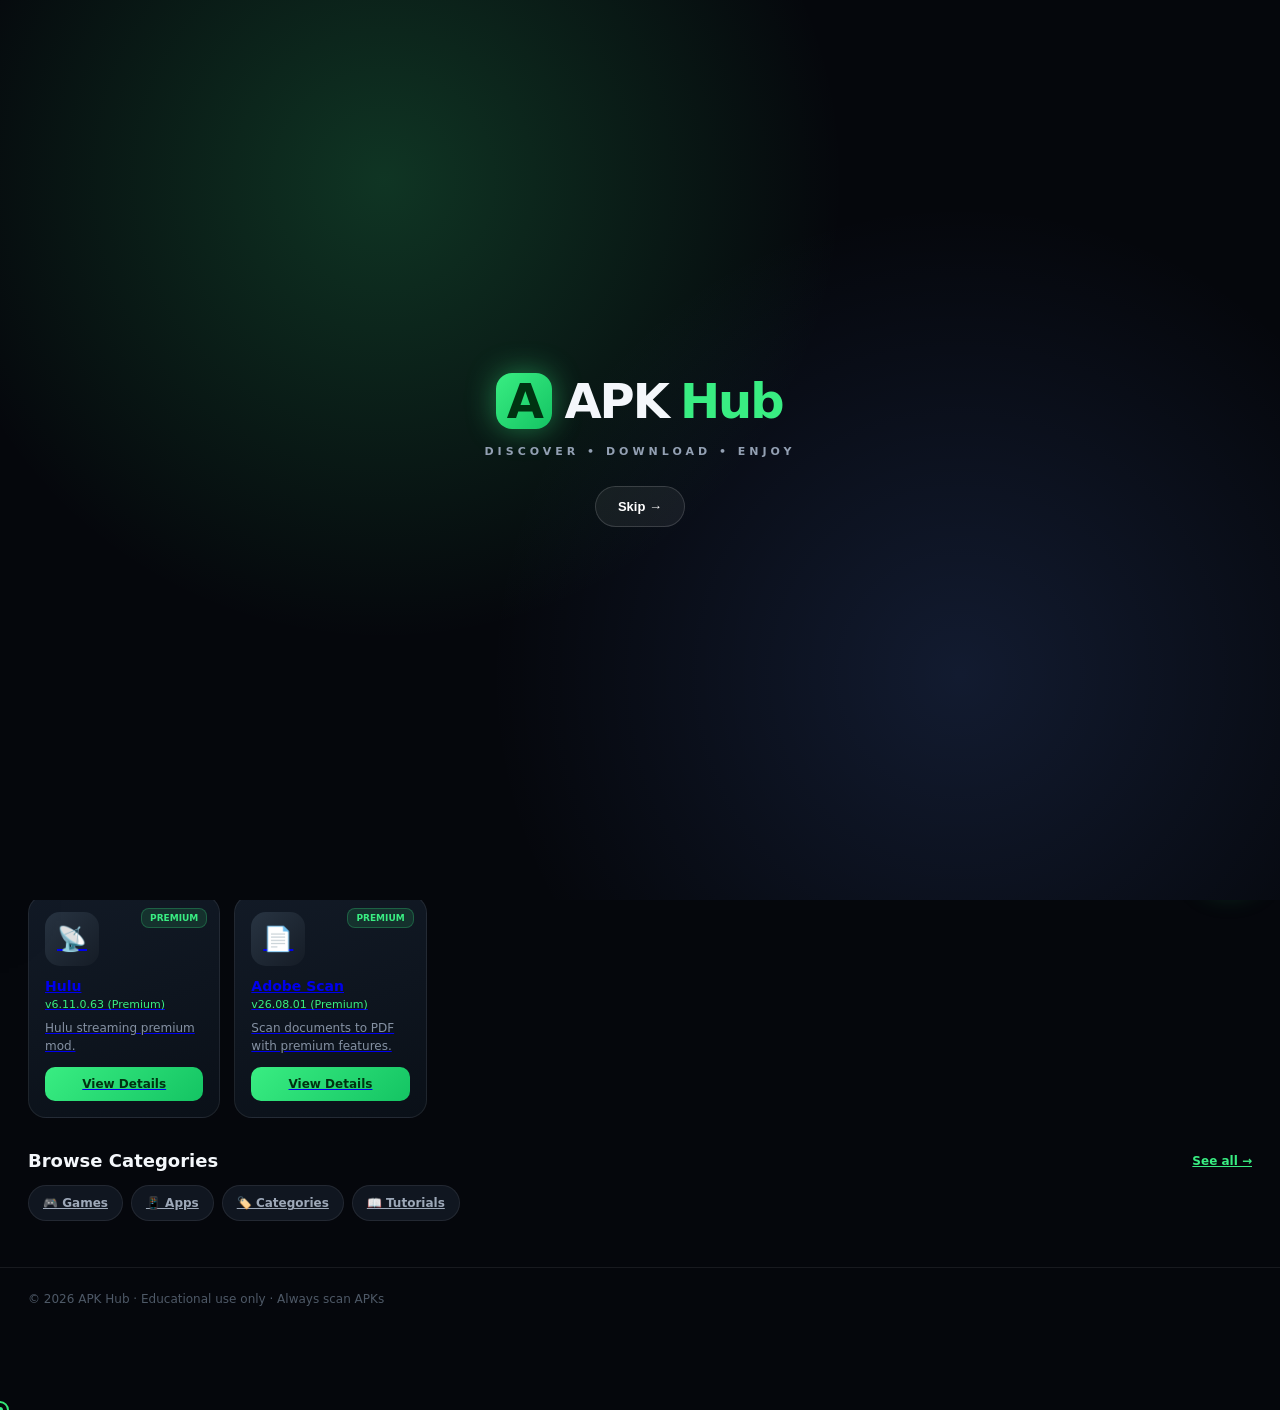
==== commit 1dd977a3: "Add favicon to home page" ====
--- a/index.html
+++ b/index.html
@@ -4,10 +4,11 @@
 <meta charset="UTF-8">
 <meta name="viewport" content="width=device-width, initial-scale=1.0">
 <title>APK Hub — Home</title>
-<link rel="stylesheet" href="styles.css?v=3">
-<link rel="stylesheet" href="force-drawer.css?v=3">
+<link rel="icon" type="image/svg+xml" href="favicon.svg">
+<link rel="shortcut icon" href="favicon.svg">
+<link rel="stylesheet" href="styles.css?v=4">
+<link rel="stylesheet" href="force-drawer.css?v=4">
 <style>
-/* hard lock: drawer closed until .open */
 .side{position:fixed!important;left:0;top:0;bottom:0;width:min(320px,88vw);height:100vh;z-index:56;
 transform:translateX(-110%)!important;transition:transform .5s cubic-bezier(.2,.9,.2,1)!important;}
 .side.open{transform:translateX(0)!important;}
@@ -45,7 +46,7 @@
   </div>
 </div>
 <div id="chatMount"></div>
-<script src="data.js?v=3"></script>
+<script src="data.js?v=4"></script>
 <script>
 document.getElementById('sideMount').innerHTML = sideHTML();
 document.getElementById('navMount').innerHTML = navHTML('Home');
--- a/force-drawer.css
+++ b/force-drawer.css
@@ -0,0 +1,45 @@
+.layout{display:block!important;grid-template-columns:none!important;}
+#sidePanel.side,.side{
+  position:fixed!important;left:0!important;top:0!important;bottom:0!important;
+  width:min(320px,88vw)!important;height:100vh!important;z-index:56!important;
+  transform:translateX(-110%)!important;
+  transition:transform .5s cubic-bezier(.2,.9,.2,1)!important;margin:0!important;
+}
+#sidePanel.side.open,.side.open{transform:translateX(0)!important;}
+.side-toggle{display:inline-flex!important;position:fixed!important;left:14px!important;bottom:22px!important;z-index:60!important;}
+.edge-hint{position:fixed!important;left:0!important;top:50%!important;transform:translateY(-50%)!important;z-index:40!important;}
+@media(max-width:980px){.edge-hint{display:none!important;}}
+@media(min-width:981px){.side-toggle{display:none!important;}}
+
+/* Intro splash every load */
+.site-intro{
+  position:fixed;inset:0;z-index:20000;display:flex;align-items:center;justify-content:center;
+  background:radial-gradient(circle at 30% 20%,rgba(57,237,130,.2),transparent 40%),
+             radial-gradient(circle at 75% 75%,rgba(93,141,255,.15),transparent 40%),#05070c;
+  transition:opacity .5s ease,visibility .5s ease;
+}
+.site-intro.hide{opacity:0;visibility:hidden;pointer-events:none;}
+.site-intro-inner{text-align:center;}
+.site-intro-logo{
+  display:flex;align-items:center;justify-content:center;gap:12px;
+  font-size:48px;font-weight:900;letter-spacing:-2px;
+  animation:introPop .7s cubic-bezier(.2,.8,.2,1) both;
+}
+.site-intro-logo i{
+  width:56px;height:56px;border-radius:16px;display:grid;place-items:center;
+  background:linear-gradient(135deg,#39ed82,#14c463);color:#031;font-style:normal;
+  box-shadow:0 0 30px rgba(57,237,130,.45);
+}
+.site-intro-logo span{color:#39ed82;}
+.site-intro-inner p{
+  margin-top:16px;color:#93a0b3;font-size:11px;font-weight:800;letter-spacing:4px;
+  animation:introFade .8s .4s both;
+}
+.intro-skip{
+  margin-top:28px;padding:12px 22px;border-radius:999px;border:1px solid rgba(255,255,255,.15);
+  background:rgba(255,255,255,.06);color:#fff;font-weight:800;font-size:13px;
+  animation:introFade .8s .6s both;
+}
+.intro-skip:hover{background:#39ed82;color:#031;border-color:#39ed82;}
+@keyframes introPop{from{opacity:0;transform:scale(.7)}to{opacity:1;transform:scale(1)}}
+@keyframes introFade{from{opacity:0;transform:translateY(8px)}to{opacity:1;transform:none}}
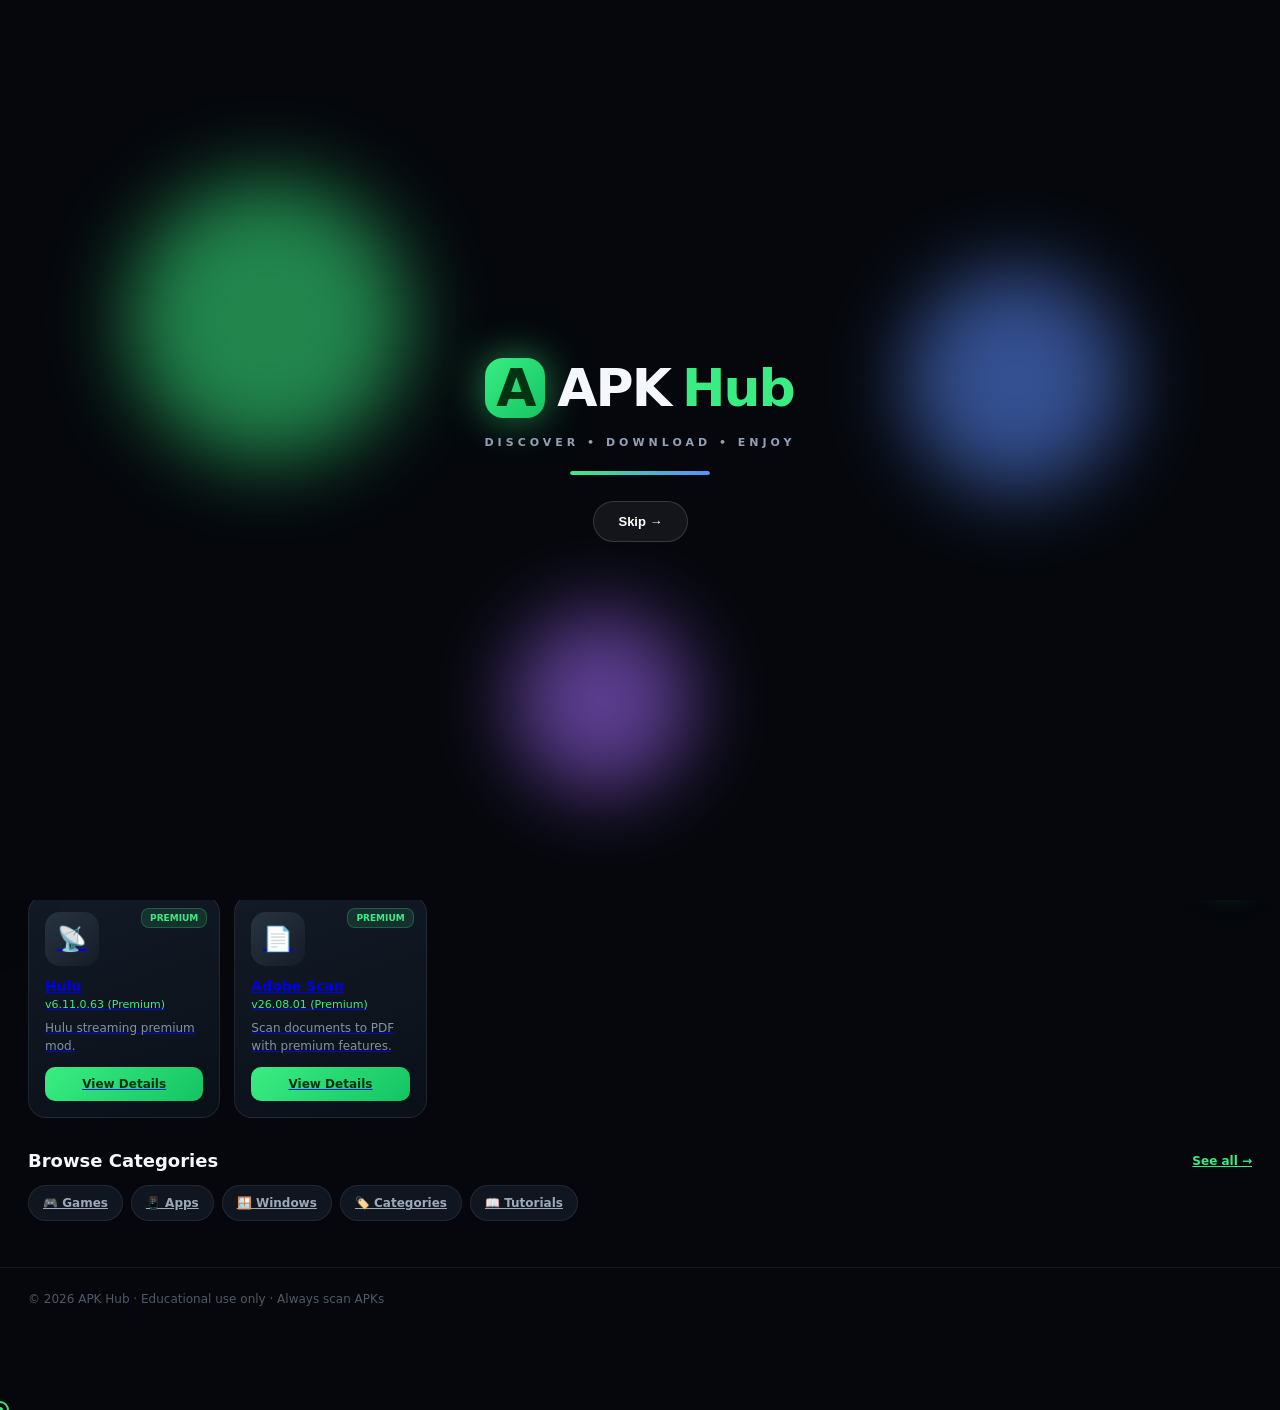
==== commit fa059201: "Force cache bust v6, ensure Windows nav loads" ====
--- a/index.html
+++ b/index.html
@@ -5,9 +5,8 @@
 <meta name="viewport" content="width=device-width, initial-scale=1.0">
 <title>APK Hub — Home</title>
 <link rel="icon" type="image/svg+xml" href="favicon.svg">
-<link rel="shortcut icon" href="favicon.svg">
-<link rel="stylesheet" href="styles.css?v=4">
-<link rel="stylesheet" href="force-drawer.css?v=4">
+<link rel="stylesheet" href="styles.css?v=6">
+<link rel="stylesheet" href="force-drawer.css?v=6">
 <style>
 .side{position:fixed!important;left:0;top:0;bottom:0;width:min(320px,88vw);height:100vh;z-index:56;
 transform:translateX(-110%)!important;transition:transform .5s cubic-bezier(.2,.9,.2,1)!important;}
@@ -38,6 +37,7 @@
       <div class="chips">
         <a class="chip" href="games.html">🎮 Games</a>
         <a class="chip" href="apps.html">📱 Apps</a>
+        <a class="chip" href="windows.html">🪟 Windows</a>
         <a class="chip" href="categories.html">🏷️ Categories</a>
         <a class="chip" href="tutorials.html">📖 Tutorials</a>
       </div>
@@ -46,7 +46,7 @@
   </div>
 </div>
 <div id="chatMount"></div>
-<script src="data.js?v=4"></script>
+<script src="data.js?v=6"></script>
 <script>
 document.getElementById('sideMount').innerHTML = sideHTML();
 document.getElementById('navMount').innerHTML = navHTML('Home');
--- a/force-drawer.css
+++ b/force-drawer.css
@@ -11,35 +11,60 @@
 @media(max-width:980px){.edge-hint{display:none!important;}}
 @media(min-width:981px){.side-toggle{display:none!important;}}
 
-/* Intro splash every load */
+/* Intro splash */
 .site-intro{
   position:fixed;inset:0;z-index:20000;display:flex;align-items:center;justify-content:center;
-  background:radial-gradient(circle at 30% 20%,rgba(57,237,130,.2),transparent 40%),
-             radial-gradient(circle at 75% 75%,rgba(93,141,255,.15),transparent 40%),#05070c;
-  transition:opacity .5s ease,visibility .5s ease;
+  background:#05070c;overflow:hidden;
+  transition:opacity .55s ease,visibility .55s ease;
 }
 .site-intro.hide{opacity:0;visibility:hidden;pointer-events:none;}
-.site-intro-inner{text-align:center;}
+.intro-orbs{position:absolute;inset:0;pointer-events:none;}
+.orb{
+  position:absolute;border-radius:50%;filter:blur(40px);opacity:.55;
+  animation:floatOrb 6s ease-in-out infinite;
+}
+.o1{width:280px;height:280px;background:#39ed82;left:10%;top:20%;animation-delay:0s;}
+.o2{width:220px;height:220px;background:#5d8dff;right:12%;top:30%;animation-delay:1.2s;}
+.o3{width:180px;height:180px;background:#a66cff;left:40%;bottom:12%;animation-delay:2s;}
+@keyframes floatOrb{
+  0%,100%{transform:translate(0,0) scale(1);}
+  50%{transform:translate(20px,-24px) scale(1.08);}
+}
+.site-intro-inner{position:relative;z-index:1;text-align:center;}
 .site-intro-logo{
   display:flex;align-items:center;justify-content:center;gap:12px;
-  font-size:48px;font-weight:900;letter-spacing:-2px;
-  animation:introPop .7s cubic-bezier(.2,.8,.2,1) both;
+  font-size:52px;font-weight:900;letter-spacing:-2px;
+  animation:logoIn .9s cubic-bezier(.2,.9,.2,1) both;
 }
 .site-intro-logo i{
-  width:56px;height:56px;border-radius:16px;display:grid;place-items:center;
+  width:60px;height:60px;border-radius:18px;display:grid;place-items:center;
   background:linear-gradient(135deg,#39ed82,#14c463);color:#031;font-style:normal;
-  box-shadow:0 0 30px rgba(57,237,130,.45);
+  box-shadow:0 0 40px rgba(57,237,130,.55);
+  animation:logoPulse 2s ease-in-out infinite 1s;
 }
 .site-intro-logo span{color:#39ed82;}
-.site-intro-inner p{
-  margin-top:16px;color:#93a0b3;font-size:11px;font-weight:800;letter-spacing:4px;
-  animation:introFade .8s .4s both;
+.intro-tag{
+  margin-top:18px;color:#93a0b3;font-size:11px;font-weight:800;letter-spacing:4px;
+  animation:fadeUp .8s .35s both;
 }
+.intro-bar{
+  width:140px;height:4px;margin:22px auto 0;border-radius:99px;
+  background:rgba(255,255,255,.1);overflow:hidden;
+  animation:fadeUp .8s .45s both;
+}
+.intro-bar span{
+  display:block;height:100%;width:0;border-radius:99px;
+  background:linear-gradient(90deg,#39ed82,#5d8dff);
+  animation:loadBar 2.2s ease forwards .5s;
+}
+@keyframes loadBar{to{width:100%}}
 .intro-skip{
-  margin-top:28px;padding:12px 22px;border-radius:999px;border:1px solid rgba(255,255,255,.15);
+  margin-top:26px;padding:12px 24px;border-radius:999px;border:1px solid rgba(255,255,255,.15);
   background:rgba(255,255,255,.06);color:#fff;font-weight:800;font-size:13px;
-  animation:introFade .8s .6s both;
+  animation:fadeUp .8s .55s both;
+  transition:background .2s,color .2s,transform .2s;
 }
-.intro-skip:hover{background:#39ed82;color:#031;border-color:#39ed82;}
-@keyframes introPop{from{opacity:0;transform:scale(.7)}to{opacity:1;transform:scale(1)}}
-@keyframes introFade{from{opacity:0;transform:translateY(8px)}to{opacity:1;transform:none}}
+.intro-skip:hover{background:#39ed82;color:#031;border-color:#39ed82;transform:translateY(-2px);}
+@keyframes logoIn{from{opacity:0;transform:scale(.6) translateY(20px)}to{opacity:1;transform:none}}
+@keyframes logoPulse{50%{box-shadow:0 0 55px rgba(57,237,130,.75);transform:scale(1.05)}}
+@keyframes fadeUp{from{opacity:0;transform:translateY(12px)}to{opacity:1;transform:none}}
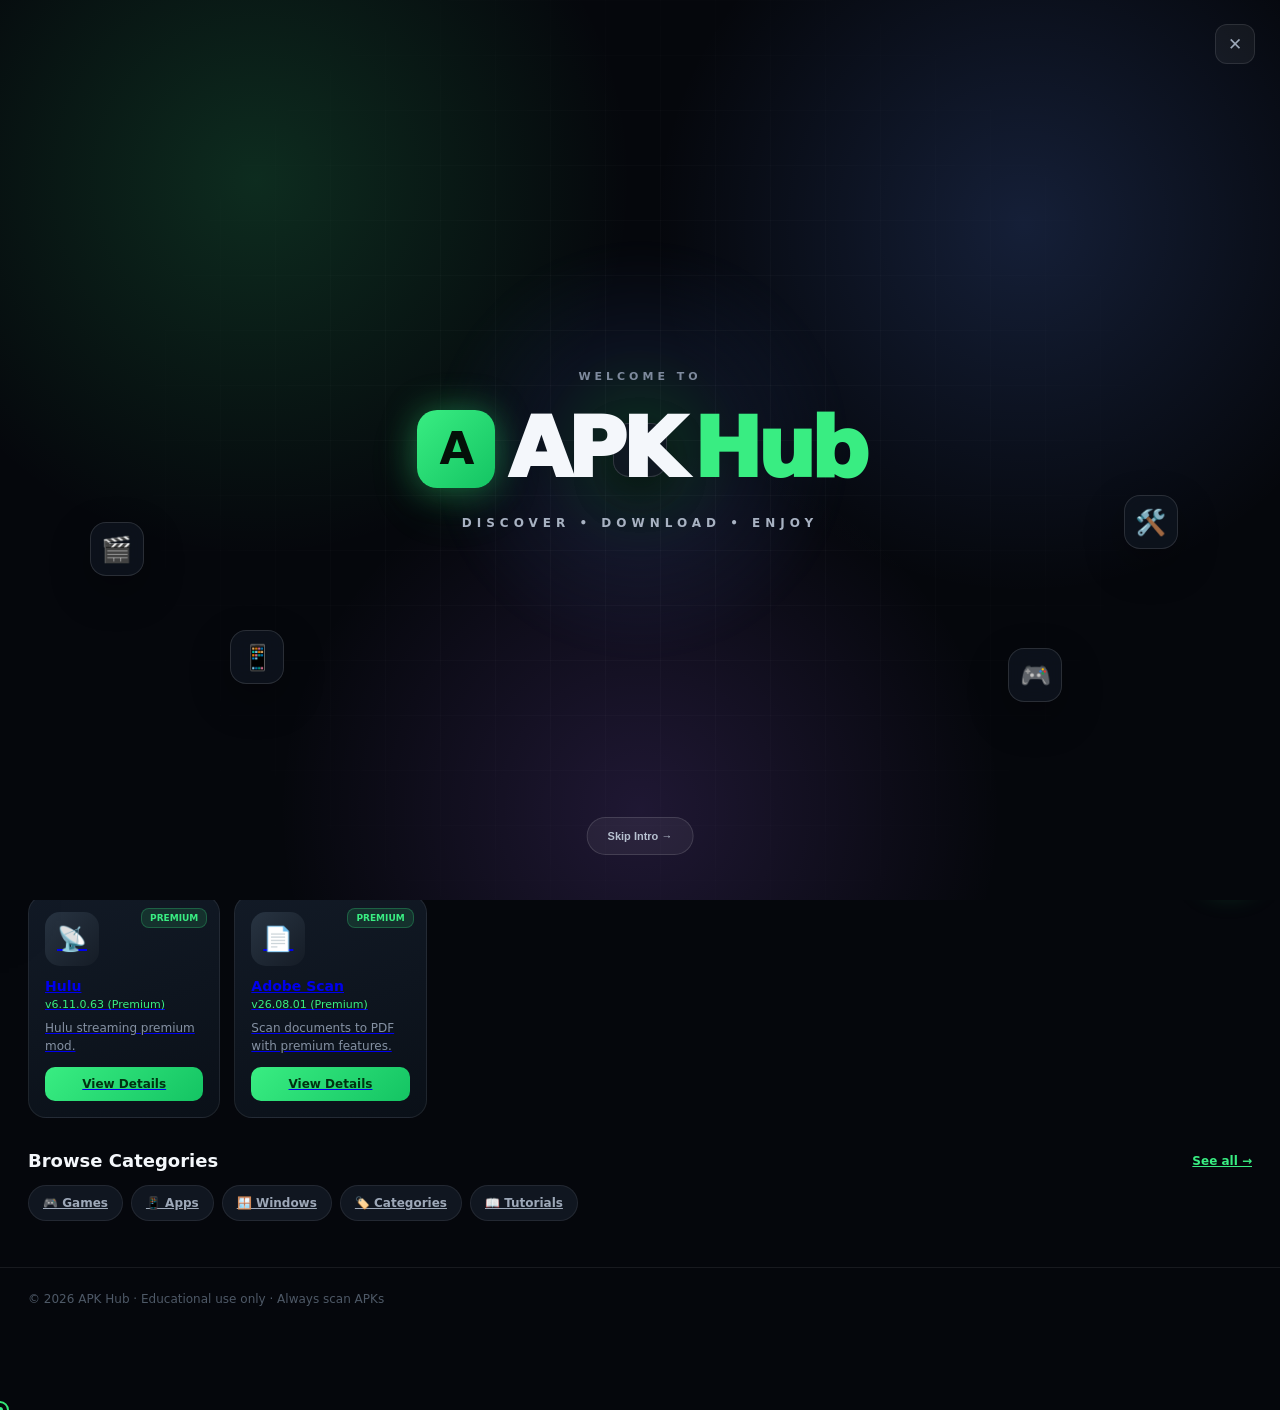
==== commit c9361162: "Bump cache to v7 for new intro" ====
--- a/index.html
+++ b/index.html
@@ -5,8 +5,8 @@
 <meta name="viewport" content="width=device-width, initial-scale=1.0">
 <title>APK Hub — Home</title>
 <link rel="icon" type="image/svg+xml" href="favicon.svg">
-<link rel="stylesheet" href="styles.css?v=6">
-<link rel="stylesheet" href="force-drawer.css?v=6">
+<link rel="stylesheet" href="styles.css?v=7">
+<link rel="stylesheet" href="force-drawer.css?v=7">
 <style>
 .side{position:fixed!important;left:0;top:0;bottom:0;width:min(320px,88vw);height:100vh;z-index:56;
 transform:translateX(-110%)!important;transition:transform .5s cubic-bezier(.2,.9,.2,1)!important;}
@@ -31,22 +31,22 @@
         <div class="stat"><b>24/7</b><span>ONLINE</span></div>
         <div class="stat"><b>FREE</b><span>DOWNLOAD</span></div>
       </div>
-      <div class="sec-head"><h3>🔥 Trending Now</h3><a href="apps.html">View all →</a></div>
+      <div class="sec-head"><h3>🔥 Trending Now</h3><a href="apps.html" onclick="markNav()">View all →</a></div>
       <div class="grid" id="trend"></div>
-      <div class="sec-head" style="margin-top:32px"><h3>Browse Categories</h3><a href="categories.html">See all →</a></div>
+      <div class="sec-head" style="margin-top:32px"><h3>Browse Categories</h3><a href="categories.html" onclick="markNav()">See all →</a></div>
       <div class="chips">
-        <a class="chip" href="games.html">🎮 Games</a>
-        <a class="chip" href="apps.html">📱 Apps</a>
-        <a class="chip" href="windows.html">🪟 Windows</a>
-        <a class="chip" href="categories.html">🏷️ Categories</a>
-        <a class="chip" href="tutorials.html">📖 Tutorials</a>
+        <a class="chip" href="games.html" onclick="markNav()">🎮 Games</a>
+        <a class="chip" href="apps.html" onclick="markNav()">📱 Apps</a>
+        <a class="chip" href="windows.html" onclick="markNav()">🪟 Windows</a>
+        <a class="chip" href="categories.html" onclick="markNav()">🏷️ Categories</a>
+        <a class="chip" href="tutorials.html" onclick="markNav()">📖 Tutorials</a>
       </div>
     </div>
     <div class="footer">© 2026 APK Hub · Educational use only · Always scan APKs</div>
   </div>
 </div>
 <div id="chatMount"></div>
-<script src="data.js?v=6"></script>
+<script src="data.js?v=7"></script>
 <script>
 document.getElementById('sideMount').innerHTML = sideHTML();
 document.getElementById('navMount').innerHTML = navHTML('Home');
--- a/force-drawer.css
+++ b/force-drawer.css
@@ -11,60 +11,84 @@
 @media(max-width:980px){.edge-hint{display:none!important;}}
 @media(min-width:981px){.side-toggle{display:none!important;}}
 
-/* Intro splash */
-.site-intro{
-  position:fixed;inset:0;z-index:20000;display:flex;align-items:center;justify-content:center;
-  background:#05070c;overflow:hidden;
-  transition:opacity .55s ease,visibility .55s ease;
+body.intro-active{overflow:hidden;}
+
+/* ===== INTRO SPLASH ===== */
+.intro-screen{
+  position:fixed;inset:0;z-index:99999;display:flex;align-items:center;justify-content:center;
+  overflow:hidden;
+  background:
+    radial-gradient(circle at 20% 20%,rgba(57,237,130,.16),transparent 30%),
+    radial-gradient(circle at 80% 25%,rgba(93,141,255,.18),transparent 30%),
+    radial-gradient(circle at 50% 90%,rgba(166,108,255,.16),transparent 35%),
+    #05070c;
+  transition:opacity .8s ease,visibility .8s ease;
 }
-.site-intro.hide{opacity:0;visibility:hidden;pointer-events:none;}
-.intro-orbs{position:absolute;inset:0;pointer-events:none;}
-.orb{
-  position:absolute;border-radius:50%;filter:blur(40px);opacity:.55;
-  animation:floatOrb 6s ease-in-out infinite;
+.intro-screen.hide{opacity:0;visibility:hidden;pointer-events:none;}
+.intro-grid{
+  position:absolute;inset:0;
+  background-image:
+    linear-gradient(rgba(255,255,255,.035) 1px,transparent 1px),
+    linear-gradient(90deg,rgba(255,255,255,.035) 1px,transparent 1px);
+  background-size:55px 55px;
+  mask-image:radial-gradient(circle at center,black,transparent 75%);
+  animation:introGridMove 12s linear infinite;
 }
-.o1{width:280px;height:280px;background:#39ed82;left:10%;top:20%;animation-delay:0s;}
-.o2{width:220px;height:220px;background:#5d8dff;right:12%;top:30%;animation-delay:1.2s;}
-.o3{width:180px;height:180px;background:#a66cff;left:40%;bottom:12%;animation-delay:2s;}
-@keyframes floatOrb{
-  0%,100%{transform:translate(0,0) scale(1);}
-  50%{transform:translate(20px,-24px) scale(1.08);}
+@keyframes introGridMove{to{transform:translateY(55px)}}
+.intro-orb{
+  position:absolute;top:50%;left:50%;transform:translate(-50%,-50%);
+  width:420px;height:420px;border-radius:50%;
+  background:radial-gradient(circle,rgba(57,237,130,.18),rgba(93,141,255,.08) 35%,transparent 70%);
+  filter:blur(8px);animation:introOrb 5s ease-in-out infinite;
 }
-.site-intro-inner{position:relative;z-index:1;text-align:center;}
-.site-intro-logo{
-  display:flex;align-items:center;justify-content:center;gap:12px;
-  font-size:52px;font-weight:900;letter-spacing:-2px;
-  animation:logoIn .9s cubic-bezier(.2,.9,.2,1) both;
+@keyframes introOrb{50%{transform:translate(-50%,-50%) scale(1.18);opacity:.7}}
+.intro-content{position:relative;z-index:5;text-align:center;}
+.intro-small{
+  margin-bottom:18px;color:#7e8a9d;font-size:11px;font-weight:800;letter-spacing:4px;text-transform:uppercase;
+  opacity:0;animation:introSmall .8s .5s ease forwards;
 }
-.site-intro-logo i{
-  width:60px;height:60px;border-radius:18px;display:grid;place-items:center;
-  background:linear-gradient(135deg,#39ed82,#14c463);color:#031;font-style:normal;
-  box-shadow:0 0 40px rgba(57,237,130,.55);
-  animation:logoPulse 2s ease-in-out infinite 1s;
+@keyframes introSmall{from{opacity:0;transform:translateY(15px)}to{opacity:1;transform:translateY(0)}}
+.intro-logo{
+  display:flex;align-items:center;justify-content:center;gap:13px;
+  font-size:clamp(45px,8vw,82px);font-weight:950;letter-spacing:-5px;
+  opacity:0;transform:scale(.7);
+  animation:introLogo 1s .8s cubic-bezier(.2,.8,.2,1) forwards;
 }
-.site-intro-logo span{color:#39ed82;}
-.intro-tag{
-  margin-top:18px;color:#93a0b3;font-size:11px;font-weight:800;letter-spacing:4px;
-  animation:fadeUp .8s .35s both;
+@keyframes introLogo{70%{transform:scale(1.06)}to{opacity:1;transform:scale(1)}}
+.intro-logo-icon{
+  width:clamp(55px,7vw,78px);height:clamp(55px,7vw,78px);display:grid;place-items:center;
+  border-radius:20px;background:linear-gradient(135deg,#39ed82,#14c463);color:#041008;
+  font-size:.55em;letter-spacing:-2px;font-weight:900;
+  box-shadow:0 0 35px rgba(57,237,130,.35),0 15px 50px rgba(57,237,130,.15);
 }
-.intro-bar{
-  width:140px;height:4px;margin:22px auto 0;border-radius:99px;
-  background:rgba(255,255,255,.1);overflow:hidden;
-  animation:fadeUp .8s .45s both;
+.intro-logo span{color:#39ed82;}
+.intro-tagline{
+  margin-top:20px;color:#a8b2c2;font-size:12px;font-weight:800;letter-spacing:5px;
+  opacity:0;transform:translateY(15px);animation:introTagline .8s 1.5s ease forwards;
 }
-.intro-bar span{
-  display:block;height:100%;width:0;border-radius:99px;
-  background:linear-gradient(90deg,#39ed82,#5d8dff);
-  animation:loadBar 2.2s ease forwards .5s;
+@keyframes introTagline{to{opacity:1;transform:translateY(0)}}
+.intro-icon{
+  position:absolute;z-index:2;width:54px;height:54px;display:grid;place-items:center;
+  border:1px solid rgba(255,255,255,.12);border-radius:16px;background:rgba(15,22,32,.75);
+  backdrop-filter:blur(12px);font-size:25px;box-shadow:0 15px 40px rgba(0,0,0,.3);
+  animation:introFloat 4s ease-in-out infinite;
 }
-@keyframes loadBar{to{width:100%}}
+.intro-icon:nth-of-type(1){left:12%;top:25%;}
+.intro-icon:nth-of-type(2){right:14%;top:20%;animation-delay:.8s;}
+.intro-icon:nth-of-type(3){left:18%;bottom:24%;animation-delay:1.2s;}
+.intro-icon:nth-of-type(4){right:17%;bottom:22%;animation-delay:.5s;}
+.intro-icon:nth-of-type(5){left:7%;top:58%;animation-delay:1.6s;}
+.intro-icon:nth-of-type(6){right:8%;top:55%;animation-delay:1s;}
+@keyframes introFloat{50%{transform:translateY(-18px) rotate(6deg)}}
+.intro-actions{position:absolute;z-index:10;left:50%;bottom:45px;transform:translateX(-50%);}
 .intro-skip{
-  margin-top:26px;padding:12px 24px;border-radius:999px;border:1px solid rgba(255,255,255,.15);
-  background:rgba(255,255,255,.06);color:#fff;font-weight:800;font-size:13px;
-  animation:fadeUp .8s .55s both;
-  transition:background .2s,color .2s,transform .2s;
+  padding:12px 20px;border:1px solid rgba(255,255,255,.13);border-radius:30px;
+  background:rgba(255,255,255,.06);color:#b7c1d0;cursor:pointer;font-size:11px;font-weight:900;transition:.25s;
 }
-.intro-skip:hover{background:#39ed82;color:#031;border-color:#39ed82;transform:translateY(-2px);}
-@keyframes logoIn{from{opacity:0;transform:scale(.6) translateY(20px)}to{opacity:1;transform:none}}
-@keyframes logoPulse{50%{box-shadow:0 0 55px rgba(57,237,130,.75);transform:scale(1.05)}}
-@keyframes fadeUp{from{opacity:0;transform:translateY(12px)}to{opacity:1;transform:none}}
+.intro-skip:hover{color:#fff;border-color:rgba(57,237,130,.4);background:rgba(57,237,130,.09);transform:translateY(-3px);}
+.intro-close{
+  position:absolute;z-index:20;top:24px;right:25px;width:40px;height:40px;
+  border:1px solid rgba(255,255,255,.1);border-radius:12px;background:rgba(255,255,255,.05);
+  color:#9ca8b8;cursor:pointer;font-size:17px;transition:.25s;
+}
+.intro-close:hover{color:#fff;background:rgba(255,255,255,.1);transform:rotate(90deg);}
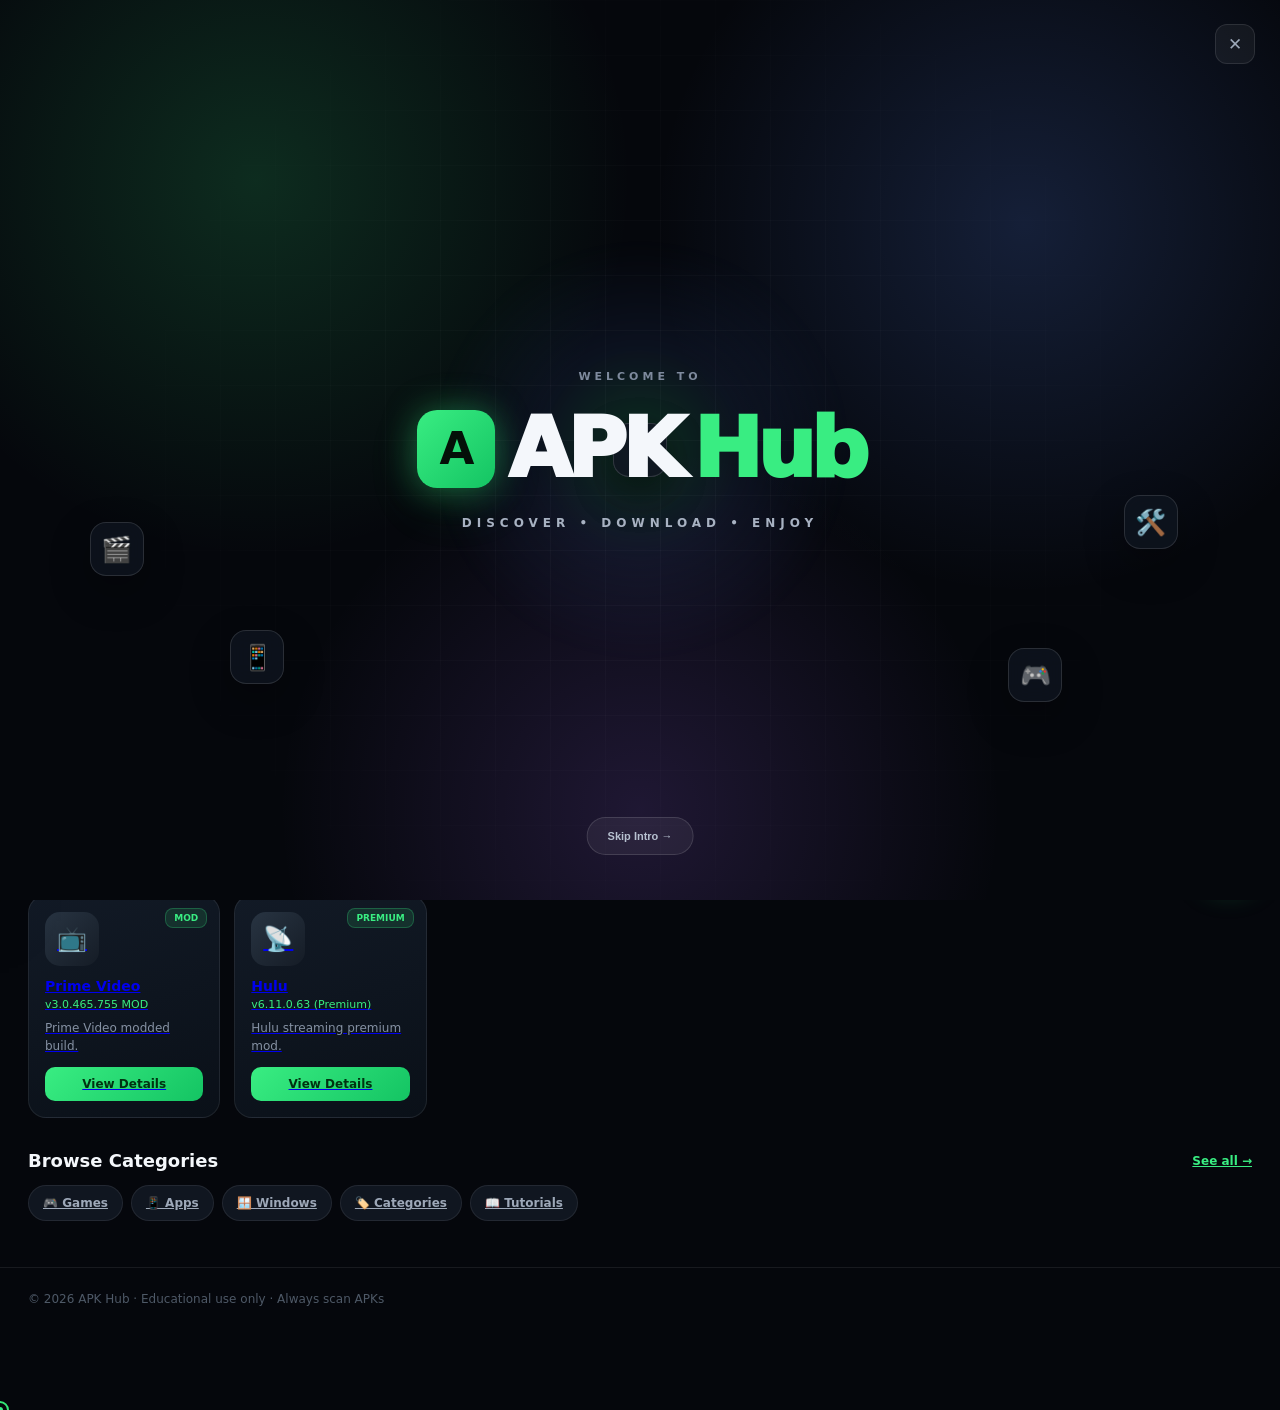
==== commit 43bdd659: "Add CapCut 19.8.0 and MovieBox, English copy, skip tutorial video Update CapCut to v19.8.0, add Movi" ====
--- a/index.html
+++ b/index.html
@@ -5,8 +5,8 @@
 <meta name="viewport" content="width=device-width, initial-scale=1.0">
 <title>APK Hub — Home</title>
 <link rel="icon" type="image/svg+xml" href="favicon.svg">
-<link rel="stylesheet" href="styles.css?v=7">
-<link rel="stylesheet" href="force-drawer.css?v=7">
+<link rel="stylesheet" href="styles.css?v=9">
+<link rel="stylesheet" href="force-drawer.css?v=9">
 <style>
 .side{position:fixed!important;left:0;top:0;bottom:0;width:min(320px,88vw);height:100vh;z-index:56;
 transform:translateX(-110%)!important;transition:transform .5s cubic-bezier(.2,.9,.2,1)!important;}
@@ -46,7 +46,7 @@
   </div>
 </div>
 <div id="chatMount"></div>
-<script src="data.js?v=7"></script>
+<script src="data.js?v=9"></script>
 <script>
 document.getElementById('sideMount').innerHTML = sideHTML();
 document.getElementById('navMount').innerHTML = navHTML('Home');
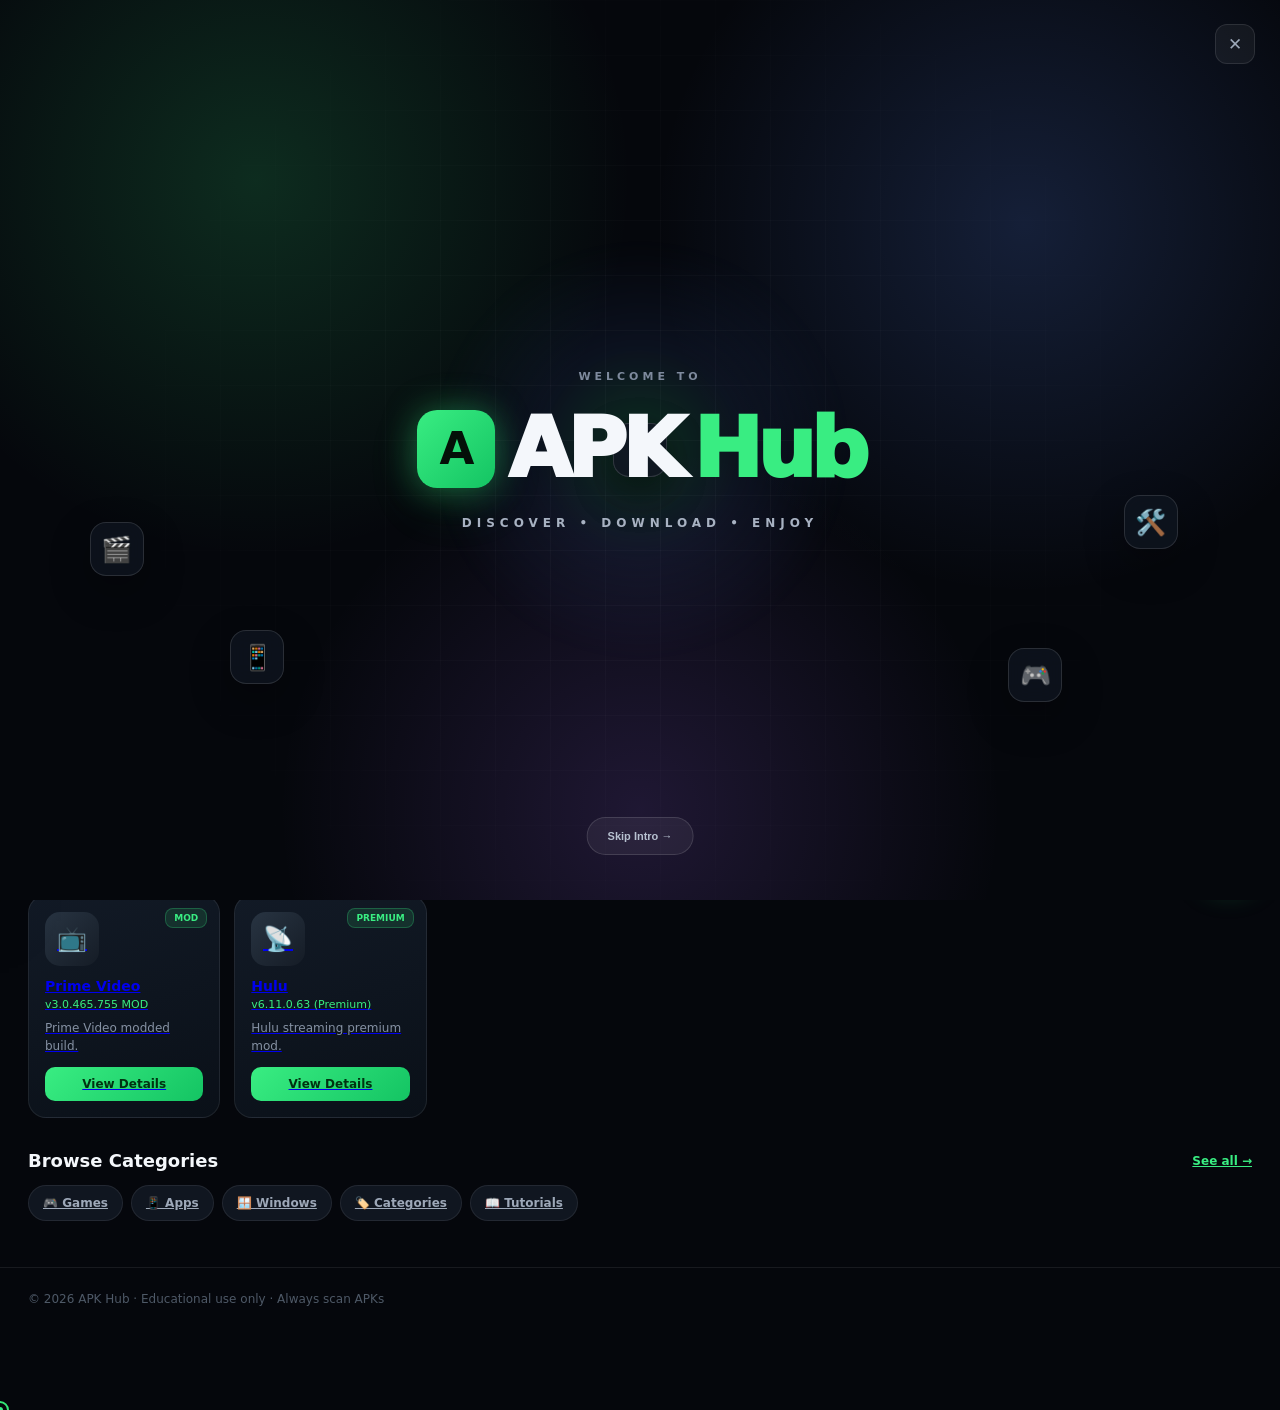
==== commit 0fdb0d10: "Make search match exact apps and similar ones" ====
--- a/index.html
+++ b/index.html
@@ -46,7 +46,7 @@
   </div>
 </div>
 <div id="chatMount"></div>
-<script src="data.js?v=9"></script>
+<script src="data.js?v=10"></script>
 <script>
 document.getElementById('sideMount').innerHTML = sideHTML();
 document.getElementById('navMount').innerHTML = navHTML('Home');
@@ -56,8 +56,7 @@
 closeSide();
 function onSearch(v){
   if(!v.trim()){document.getElementById('trend').innerHTML=APPS.slice(0,8).map((a,i)=>cardHTML(a,i)).join('');return;}
-  const q=v.toLowerCase();
-  const list=APPS.filter(a=>a.name.toLowerCase().includes(q)||a.desc.toLowerCase().includes(q)||a.cat.includes(q));
+  const list=searchApps(APPS, v);
   document.getElementById('trend').innerHTML=list.length?list.map((a,i)=>cardHTML(a,i)).join(''):'<p class="muted">Nothing found</p>';
 }
 </script>
